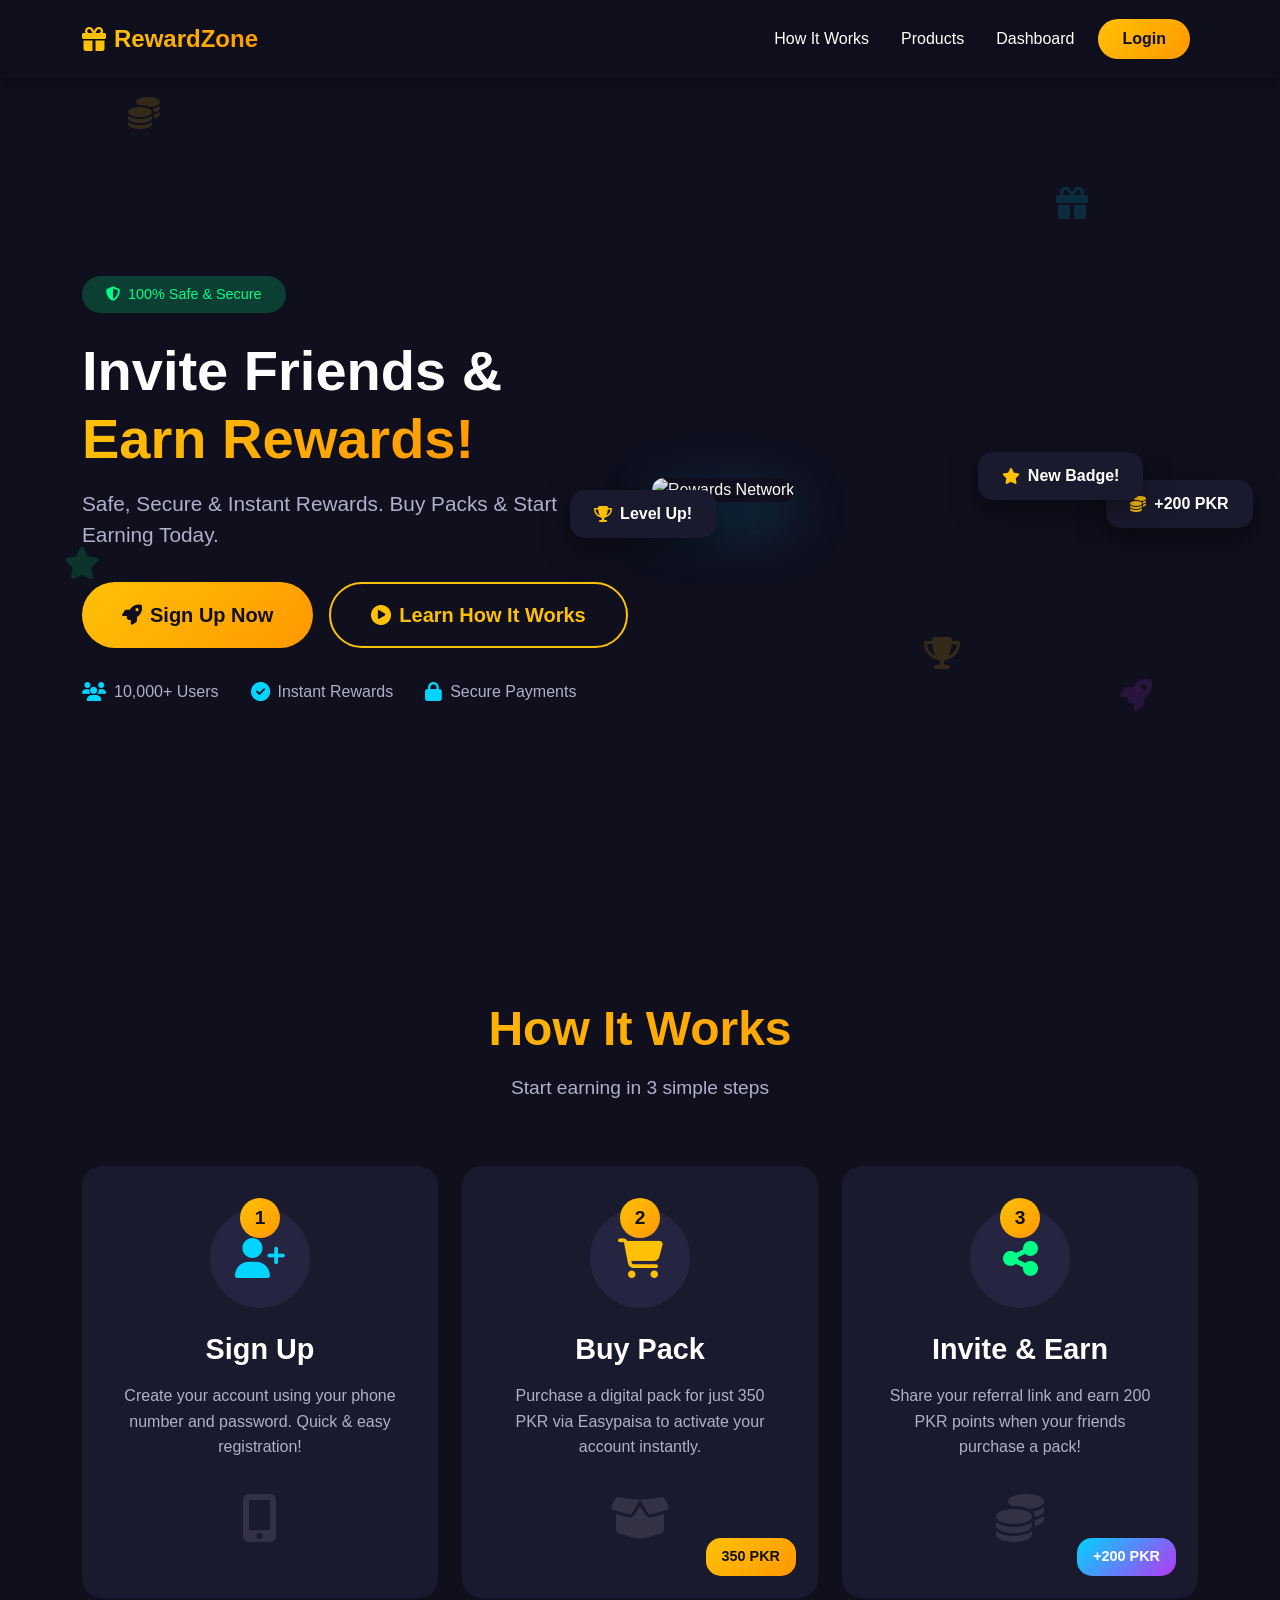
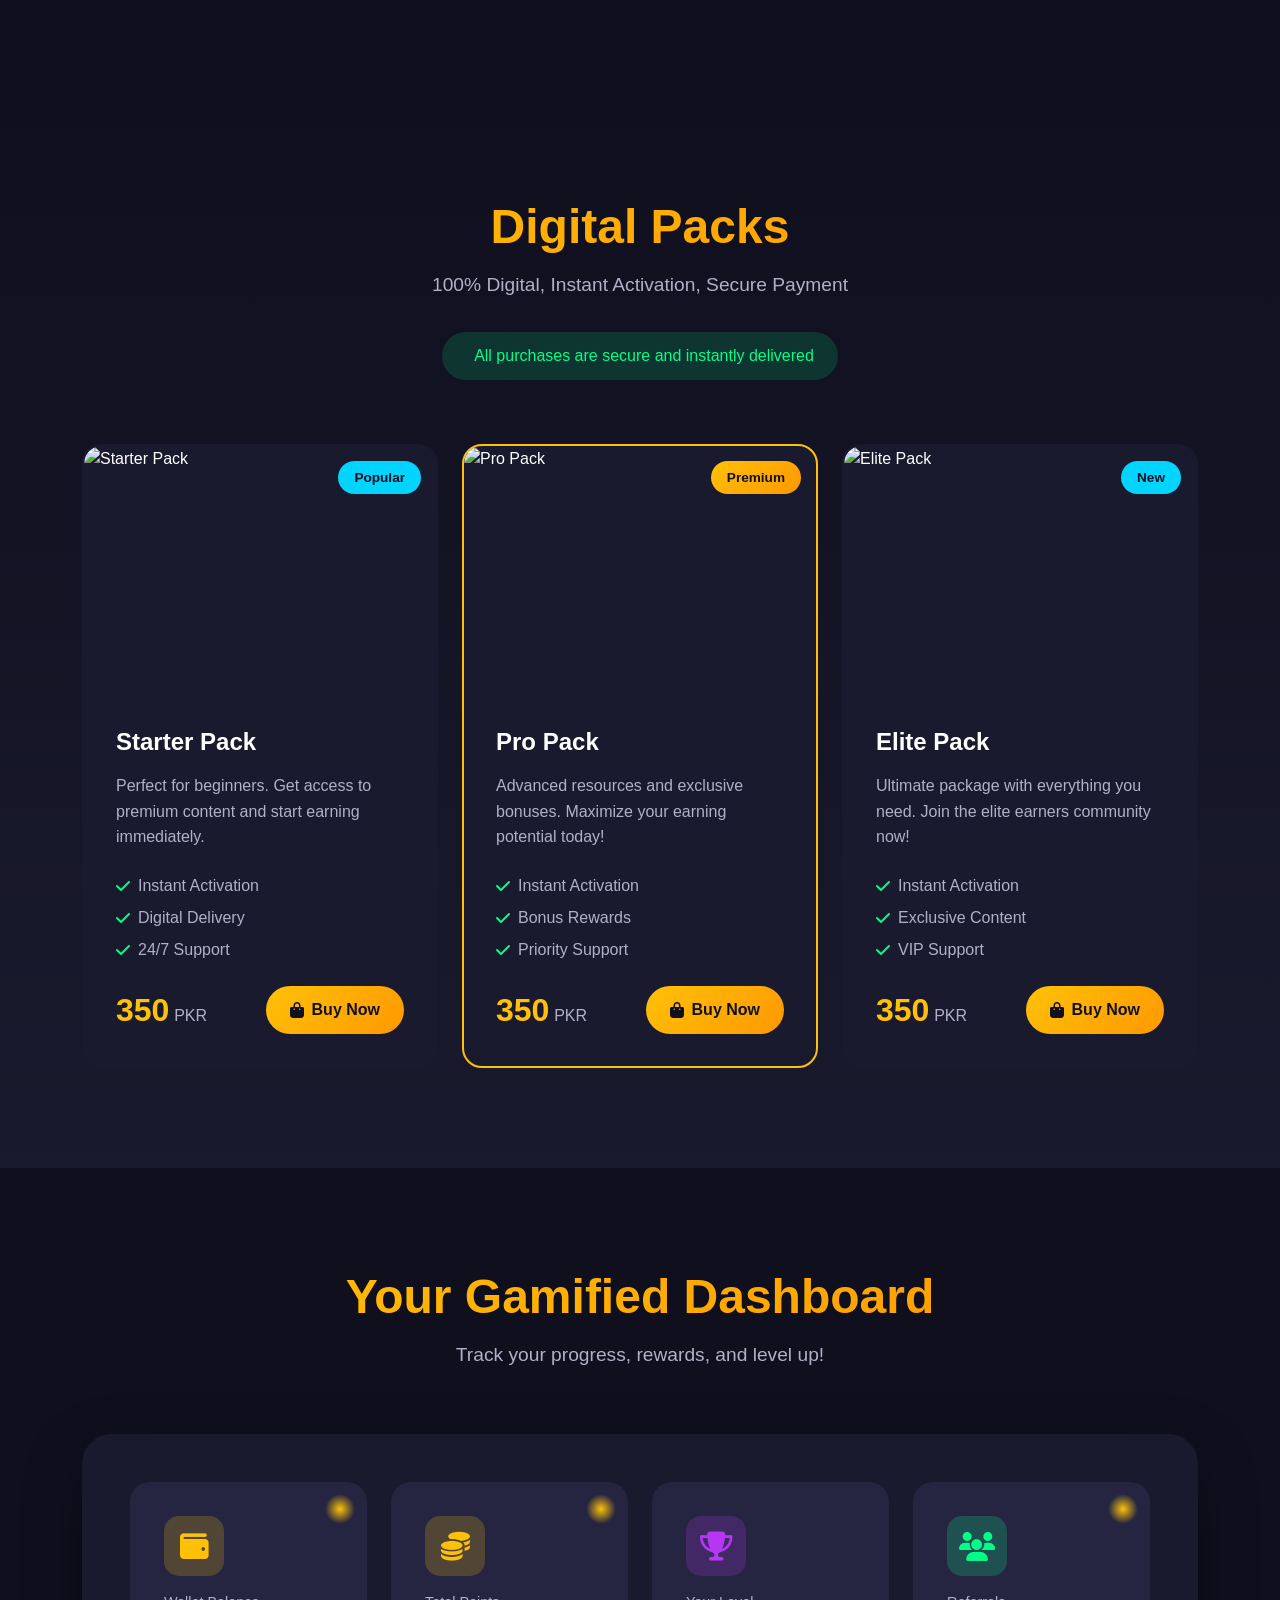
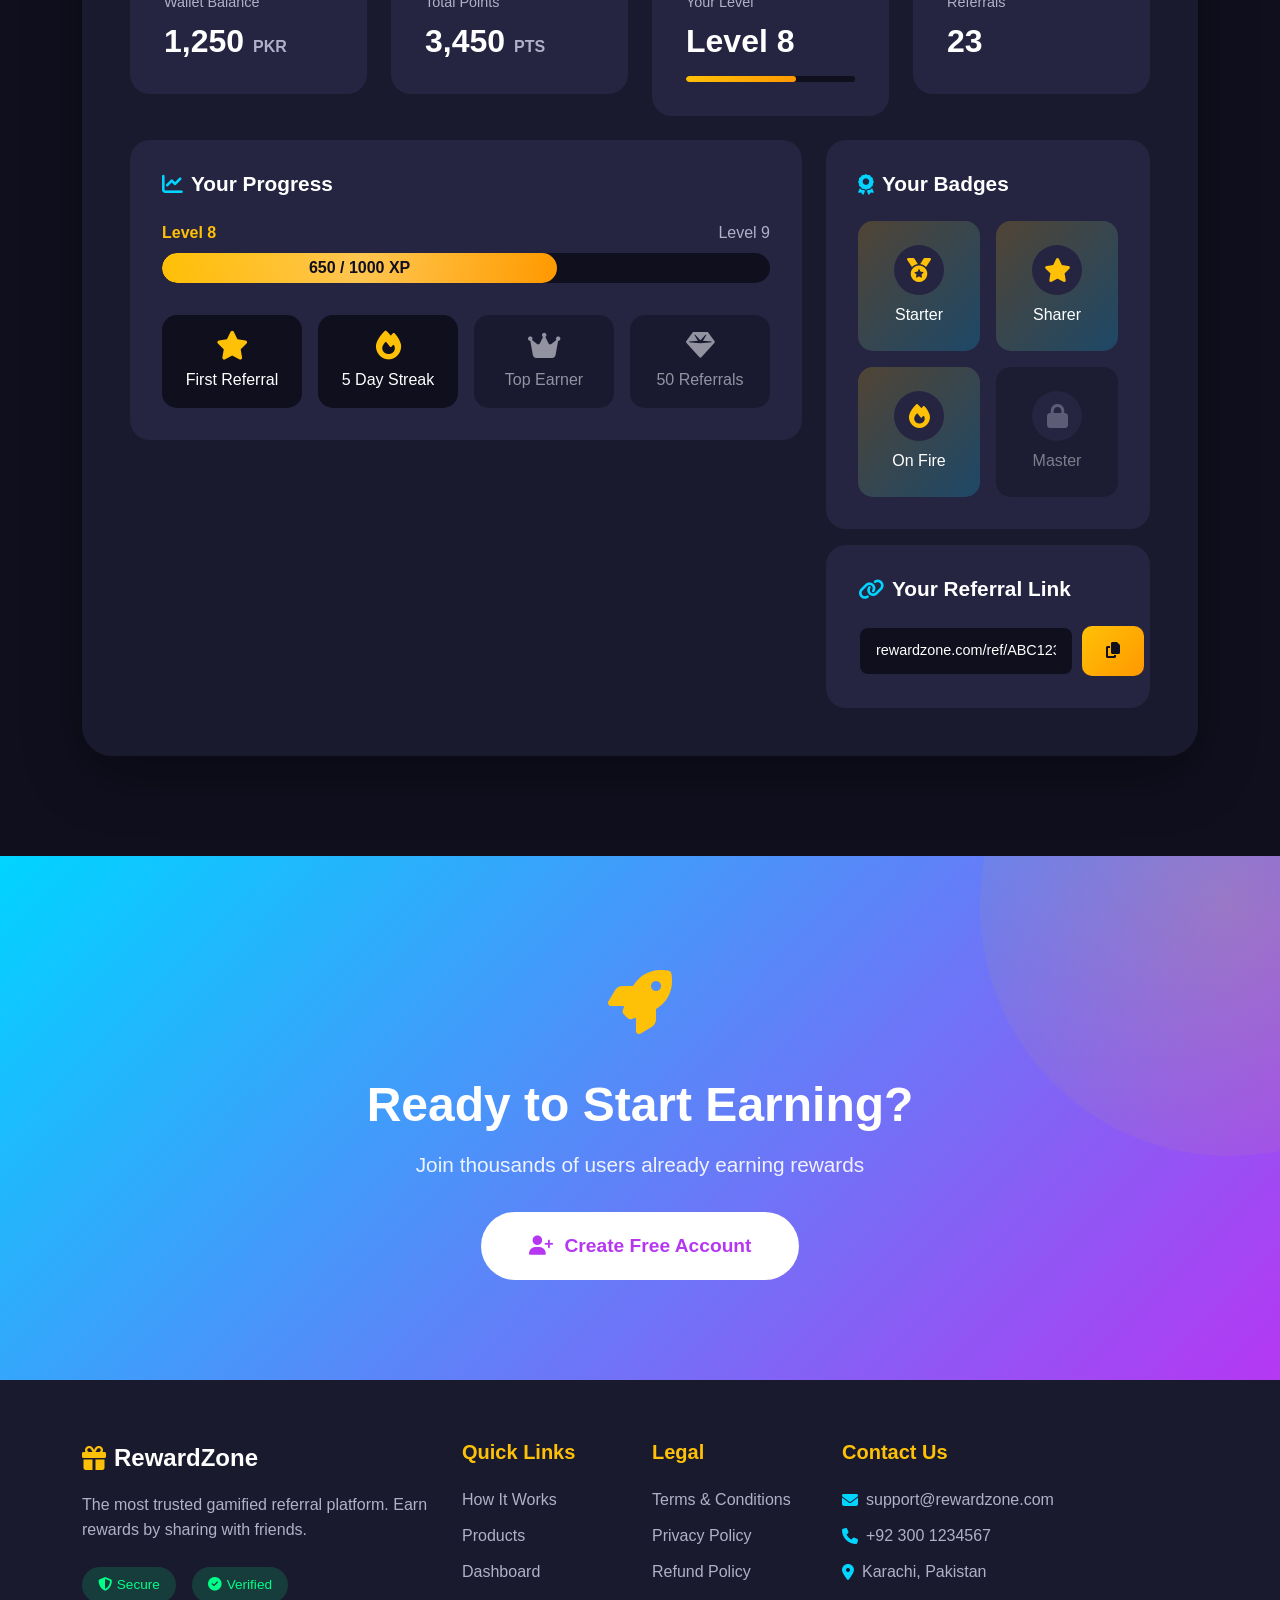
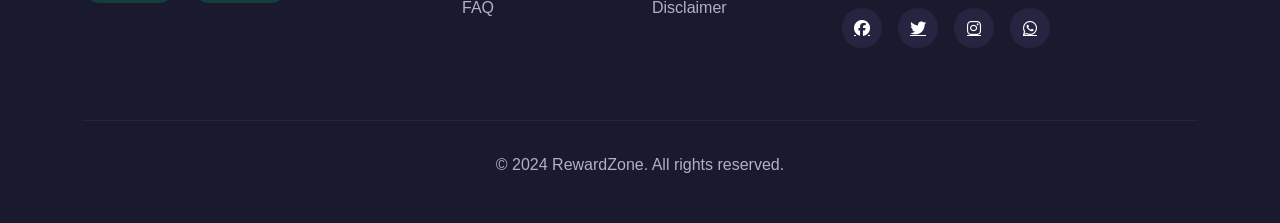
==== index.html @ b8077ca5 "front page almost done" ====
<!DOCTYPE html>
<html lang="en">
<head>
    <meta charset="UTF-8">
    <meta name="viewport" content="width=device-width, initial-scale=1.0">
    <title>Invite Friends & Earn Rewards - Gamified Referral Platform</title>
    <link href="https://cdn.jsdelivr.net/npm/bootstrap@5.3.0/dist/css/bootstrap.min.css" rel="stylesheet">
    <link rel="stylesheet" href="https://cdnjs.cloudflare.com/ajax/libs/font-awesome/6.4.0/css/all.min.css">
    <link rel="stylesheet" href="styles.css">
</head>
<body>
    <nav class="navbar navbar-expand-lg navbar-dark fixed-top">
        <div class="container">
            <a class="navbar-brand" href="#">
                <i class="fas fa-gift brand-icon"></i>
                <span class="brand-text">RewardZone</span>
            </a>
            <button class="navbar-toggler" type="button" data-bs-toggle="collapse" data-bs-target="#navbarNav">
                <span class="navbar-toggler-icon"></span>
            </button>
            <div class="collapse navbar-collapse" id="navbarNav">
                <ul class="navbar-nav ms-auto">
                    <li class="nav-item"><a class="nav-link" href="#how-it-works">How It Works</a></li>
                    <li class="nav-item"><a class="nav-link" href="#products">Products</a></li>
                    <li class="nav-item"><a class="nav-link" href="#dashboard">Dashboard</a></li>
                    <li class="nav-item"><a class="nav-link btn-login" href="#login">Login</a></li>
                </ul>
            </div>
        </div>
    </nav>

    <section class="hero-section">
        <div class="floating-elements">
            <div class="floating-icon coin"><i class="fas fa-coins"></i></div>
            <div class="floating-icon gift"><i class="fas fa-gift"></i></div>
            <div class="floating-icon star"><i class="fas fa-star"></i></div>
            <div class="floating-icon rocket"><i class="fas fa-rocket"></i></div>
            <div class="floating-icon trophy"><i class="fas fa-trophy"></i></div>
        </div>

        <div class="container">
            <div class="row align-items-center">
                <div class="col-lg-6 hero-content">
                    <div class="badge-pill">
                        <i class="fas fa-shield-alt"></i> 100% Safe & Secure
                    </div>
                    <h1 class="hero-title">
                        Invite Friends & <span class="gradient-text">Earn Rewards!</span>
                    </h1>
                    <p class="hero-subtitle">
                        Safe, Secure & Instant Rewards. Buy Packs & Start Earning Today.
                    </p>
                    <div class="hero-cta">
                        <a href="#signup" class="btn btn-primary-custom btn-lg pulse-button">
                            <i class="fas fa-rocket"></i> Sign Up Now
                        </a>
                        <a href="#how-it-works" class="btn btn-outline-custom btn-lg">
                            <i class="fas fa-play-circle"></i> Learn How It Works
                        </a>
                    </div>
                    <div class="trust-badges">
                        <div class="trust-item">
                            <i class="fas fa-users"></i>
                            <span>10,000+ Users</span>
                        </div>
                        <div class="trust-item">
                            <i class="fas fa-check-circle"></i>
                            <span>Instant Rewards</span>
                        </div>
                        <div class="trust-item">
                            <i class="fas fa-lock"></i>
                            <span>Secure Payments</span>
                        </div>
                    </div>
                </div>
                <div class="col-lg-6 hero-illustration">
                    <div class="illustration-container">
                        <img src="https://images.pexels.com/photos/3483098/pexels-photo-3483098.jpeg?auto=compress&cs=tinysrgb&w=800" alt="Rewards Network" class="img-fluid hero-img">
                        <div class="floating-reward reward-1">
                            <i class="fas fa-coins"></i> +200 PKR
                        </div>
                        <div class="floating-reward reward-2">
                            <i class="fas fa-trophy"></i> Level Up!
                        </div>
                        <div class="floating-reward reward-3">
                            <i class="fas fa-star"></i> New Badge!
                        </div>
                    </div>
                </div>
            </div>
        </div>
    </section>

    <section id="how-it-works" class="how-it-works-section">
        <div class="container">
            <div class="section-header">
                <h2 class="section-title">How It Works</h2>
                <p class="section-subtitle">Start earning in 3 simple steps</p>
            </div>

            <div class="row g-4">
                <div class="col-md-4">
                    <div class="step-card" data-step="1">
                        <div class="step-icon-wrapper">
                            <div class="step-number">1</div>
                            <div class="step-icon">
                                <i class="fas fa-user-plus"></i>
                            </div>
                        </div>
                        <h3 class="step-title">Sign Up</h3>
                        <p class="step-description">
                            Create your account using your phone number and password. Quick & easy registration!
                        </p>
                        <div class="step-illustration">
                            <i class="fas fa-mobile-alt"></i>
                        </div>
                    </div>
                </div>

                <div class="col-md-4">
                    <div class="step-card" data-step="2">
                        <div class="step-icon-wrapper">
                            <div class="step-number">2</div>
                            <div class="step-icon">
                                <i class="fas fa-shopping-cart"></i>
                            </div>
                        </div>
                        <h3 class="step-title">Buy Pack</h3>
                        <p class="step-description">
                            Purchase a digital pack for just 350 PKR via Easypaisa to activate your account instantly.
                        </p>
                        <div class="step-illustration">
                            <i class="fas fa-box-open"></i>
                        </div>
                        <div class="price-badge">350 PKR</div>
                    </div>
                </div>

                <div class="col-md-4">
                    <div class="step-card" data-step="3">
                        <div class="step-icon-wrapper">
                            <div class="step-number">3</div>
                            <div class="step-icon">
                                <i class="fas fa-share-alt"></i>
                            </div>
                        </div>
                        <h3 class="step-title">Invite & Earn</h3>
                        <p class="step-description">
                            Share your referral link and earn 200 PKR points when your friends purchase a pack!
                        </p>
                        <div class="step-illustration">
                            <i class="fas fa-coins"></i>
                        </div>
                        <div class="earn-badge">+200 PKR</div>
                    </div>
                </div>
            </div>

            <div class="connection-line"></div>
        </div>
    </section>

    <section id="products" class="products-section">
        <div class="container">
            <div class="section-header">
                <h2 class="section-title">Digital Packs</h2>
                <p class="section-subtitle">100% Digital, Instant Activation, Secure Payment</p>
                <div class="trust-message">
                    <i class="fas fa-shield-check"></i>
                    <span>All purchases are secure and instantly delivered</span>
                </div>
            </div>

            <div class="row g-4">
                <div class="col-lg-4 col-md-6">
                    <div class="product-card">
                        <div class="product-badge">Popular</div>
                        <div class="product-image">
                            <img src="https://images.pexels.com/photos/1181671/pexels-photo-1181671.jpeg?auto=compress&cs=tinysrgb&w=600" alt="Starter Pack">
                            <div class="product-overlay">
                                <i class="fas fa-star"></i>
                            </div>
                        </div>
                        <div class="product-content">
                            <h3 class="product-title">Starter Pack</h3>
                            <p class="product-description">Perfect for beginners. Get access to premium content and start earning immediately.</p>
                            <div class="product-features">
                                <div class="feature-item"><i class="fas fa-check"></i> Instant Activation</div>
                                <div class="feature-item"><i class="fas fa-check"></i> Digital Delivery</div>
                                <div class="feature-item"><i class="fas fa-check"></i> 24/7 Support</div>
                            </div>
                            <div class="product-footer">
                                <div class="product-price">
                                    <span class="price-amount">350</span>
                                    <span class="price-currency">PKR</span>
                                </div>
                                <button class="btn btn-buy">
                                    <i class="fas fa-shopping-bag"></i> Buy Now
                                </button>
                            </div>
                        </div>
                    </div>
                </div>

                <div class="col-lg-4 col-md-6">
                    <div class="product-card featured">
                        <div class="product-badge premium">Premium</div>
                        <div class="product-image">
                            <img src="https://images.pexels.com/photos/1181244/pexels-photo-1181244.jpeg?auto=compress&cs=tinysrgb&w=600" alt="Pro Pack">
                            <div class="product-overlay">
                                <i class="fas fa-crown"></i>
                            </div>
                        </div>
                        <div class="product-content">
                            <h3 class="product-title">Pro Pack</h3>
                            <p class="product-description">Advanced resources and exclusive bonuses. Maximize your earning potential today!</p>
                            <div class="product-features">
                                <div class="feature-item"><i class="fas fa-check"></i> Instant Activation</div>
                                <div class="feature-item"><i class="fas fa-check"></i> Bonus Rewards</div>
                                <div class="feature-item"><i class="fas fa-check"></i> Priority Support</div>
                            </div>
                            <div class="product-footer">
                                <div class="product-price">
                                    <span class="price-amount">350</span>
                                    <span class="price-currency">PKR</span>
                                </div>
                                <button class="btn btn-buy">
                                    <i class="fas fa-shopping-bag"></i> Buy Now
                                </button>
                            </div>
                        </div>
                    </div>
                </div>

                <div class="col-lg-4 col-md-6">
                    <div class="product-card">
                        <div class="product-badge">New</div>
                        <div class="product-image">
                            <img src="https://images.pexels.com/photos/1181467/pexels-photo-1181467.jpeg?auto=compress&cs=tinysrgb&w=600" alt="Elite Pack">
                            <div class="product-overlay">
                                <i class="fas fa-gem"></i>
                            </div>
                        </div>
                        <div class="product-content">
                            <h3 class="product-title">Elite Pack</h3>
                            <p class="product-description">Ultimate package with everything you need. Join the elite earners community now!</p>
                            <div class="product-features">
                                <div class="feature-item"><i class="fas fa-check"></i> Instant Activation</div>
                                <div class="feature-item"><i class="fas fa-check"></i> Exclusive Content</div>
                                <div class="feature-item"><i class="fas fa-check"></i> VIP Support</div>
                            </div>
                            <div class="product-footer">
                                <div class="product-price">
                                    <span class="price-amount">350</span>
                                    <span class="price-currency">PKR</span>
                                </div>
                                <button class="btn btn-buy">
                                    <i class="fas fa-shopping-bag"></i> Buy Now
                                </button>
                            </div>
                        </div>
                    </div>
                </div>
            </div>
        </div>
    </section>

    <section id="dashboard" class="dashboard-preview-section">
        <div class="container">
            <div class="section-header">
                <h2 class="section-title">Your Gamified Dashboard</h2>
                <p class="section-subtitle">Track your progress, rewards, and level up!</p>
            </div>

            <div class="dashboard-container">
                <div class="row g-4">
                    <div class="col-lg-3 col-md-6">
                        <div class="dashboard-card wallet-card">
                            <div class="card-icon">
                                <i class="fas fa-wallet"></i>
                            </div>
                            <div class="card-content">
                                <p class="card-label">Wallet Balance</p>
                                <h3 class="card-value">1,250 <span class="currency">PKR</span></h3>
                            </div>
                            <div class="card-sparkle"></div>
                        </div>
                    </div>

                    <div class="col-lg-3 col-md-6">
                        <div class="dashboard-card points-card">
                            <div class="card-icon">
                                <i class="fas fa-coins"></i>
                            </div>
                            <div class="card-content">
                                <p class="card-label">Total Points</p>
                                <h3 class="card-value">3,450 <span class="currency">PTS</span></h3>
                            </div>
                            <div class="card-sparkle"></div>
                        </div>
                    </div>

                    <div class="col-lg-3 col-md-6">
                        <div class="dashboard-card level-card">
                            <div class="card-icon">
                                <i class="fas fa-trophy"></i>
                            </div>
                            <div class="card-content">
                                <p class="card-label">Your Level</p>
                                <h3 class="card-value">Level 8</h3>
                            </div>
                            <div class="progress-bar-mini">
                                <div class="progress-fill" style="width: 65%"></div>
                            </div>
                        </div>
                    </div>

                    <div class="col-lg-3 col-md-6">
                        <div class="dashboard-card referrals-card">
                            <div class="card-icon">
                                <i class="fas fa-users"></i>
                            </div>
                            <div class="card-content">
                                <p class="card-label">Referrals</p>
                                <h3 class="card-value">23</h3>
                            </div>
                            <div class="card-sparkle"></div>
                        </div>
                    </div>
                </div>

                <div class="row mt-4">
                    <div class="col-lg-8">
                        <div class="dashboard-panel progress-panel">
                            <h4 class="panel-title">
                                <i class="fas fa-chart-line"></i> Your Progress
                            </h4>
                            <div class="level-progress">
                                <div class="level-info">
                                    <span class="current-level">Level 8</span>
                                    <span class="next-level">Level 9</span>
                                </div>
                                <div class="progress-bar-custom">
                                    <div class="progress-fill-custom" style="width: 65%">
                                        <span class="progress-text">650 / 1000 XP</span>
                                    </div>
                                </div>
                            </div>
                            <div class="achievements">
                                <div class="achievement-item unlocked">
                                    <i class="fas fa-star"></i>
                                    <span>First Referral</span>
                                </div>
                                <div class="achievement-item unlocked">
                                    <i class="fas fa-fire"></i>
                                    <span>5 Day Streak</span>
                                </div>
                                <div class="achievement-item">
                                    <i class="fas fa-crown"></i>
                                    <span>Top Earner</span>
                                </div>
                                <div class="achievement-item">
                                    <i class="fas fa-gem"></i>
                                    <span>50 Referrals</span>
                                </div>
                            </div>
                        </div>
                    </div>

                    <div class="col-lg-4">
                        <div class="dashboard-panel badges-panel">
                            <h4 class="panel-title">
                                <i class="fas fa-award"></i> Your Badges
                            </h4>
                            <div class="badges-grid">
                                <div class="badge-item earned">
                                    <div class="badge-icon">
                                        <i class="fas fa-medal"></i>
                                    </div>
                                    <span>Starter</span>
                                </div>
                                <div class="badge-item earned">
                                    <div class="badge-icon">
                                        <i class="fas fa-star"></i>
                                    </div>
                                    <span>Sharer</span>
                                </div>
                                <div class="badge-item earned">
                                    <div class="badge-icon">
                                        <i class="fas fa-fire"></i>
                                    </div>
                                    <span>On Fire</span>
                                </div>
                                <div class="badge-item locked">
                                    <div class="badge-icon">
                                        <i class="fas fa-lock"></i>
                                    </div>
                                    <span>Master</span>
                                </div>
                            </div>
                        </div>

                        <div class="dashboard-panel referral-panel mt-3">
                            <h4 class="panel-title">
                                <i class="fas fa-link"></i> Your Referral Link
                            </h4>
                            <div class="referral-link-box">
                                <input type="text" class="referral-input" value="rewardzone.com/ref/ABC123" readonly>
                                <button class="btn-copy" onclick="copyReferralLink()">
                                    <i class="fas fa-copy"></i>
                                </button>
                            </div>
                        </div>
                    </div>
                </div>
            </div>
        </div>
    </section>

    <section class="cta-section">
        <div class="container">
            <div class="cta-content">
                <div class="cta-icon">
                    <i class="fas fa-rocket"></i>
                </div>
                <h2 class="cta-title">Ready to Start Earning?</h2>
                <p class="cta-subtitle">Join thousands of users already earning rewards</p>
                <a href="#signup" class="btn btn-cta-large pulse-button">
                    <i class="fas fa-user-plus"></i> Create Free Account
                </a>
            </div>
        </div>
    </section>

    <footer class="footer-section">
        <div class="container">
            <div class="row">
                <div class="col-lg-4 col-md-6 mb-4">
                    <div class="footer-brand">
                        <i class="fas fa-gift"></i>
                        <span>RewardZone</span>
                    </div>
                    <p class="footer-description">
                        The most trusted gamified referral platform. Earn rewards by sharing with friends.
                    </p>
                    <div class="security-badges">
                        <div class="security-badge">
                            <i class="fas fa-shield-alt"></i>
                            <span>Secure</span>
                        </div>
                        <div class="security-badge">
                            <i class="fas fa-check-circle"></i>
                            <span>Verified</span>
                        </div>
                    </div>
                </div>

                <div class="col-lg-2 col-md-6 mb-4">
                    <h5 class="footer-heading">Quick Links</h5>
                    <ul class="footer-links">
                        <li><a href="#how-it-works">How It Works</a></li>
                        <li><a href="#products">Products</a></li>
                        <li><a href="#dashboard">Dashboard</a></li>
                        <li><a href="#faq">FAQ</a></li>
                    </ul>
                </div>

                <div class="col-lg-2 col-md-6 mb-4">
                    <h5 class="footer-heading">Legal</h5>
                    <ul class="footer-links">
                        <li><a href="#terms">Terms & Conditions</a></li>
                        <li><a href="#privacy">Privacy Policy</a></li>
                        <li><a href="#refund">Refund Policy</a></li>
                        <li><a href="#disclaimer">Disclaimer</a></li>
                    </ul>
                </div>

                <div class="col-lg-4 col-md-6 mb-4">
                    <h5 class="footer-heading">Contact Us</h5>
                    <ul class="footer-contact">
                        <li><i class="fas fa-envelope"></i> support@rewardzone.com</li>
                        <li><i class="fas fa-phone"></i> +92 300 1234567</li>
                        <li><i class="fas fa-map-marker-alt"></i> Karachi, Pakistan</li>
                    </ul>
                    <div class="social-links">
                        <a href="#"><i class="fab fa-facebook"></i></a>
                        <a href="#"><i class="fab fa-twitter"></i></a>
                        <a href="#"><i class="fab fa-instagram"></i></a>
                        <a href="#"><i class="fab fa-whatsapp"></i></a>
                    </div>
                </div>
            </div>

            <div class="footer-bottom">
                <p>&copy; 2024 RewardZone. All rights reserved.</p>
            </div>
        </div>
    </footer>

    <div id="notification-container"></div>

    <script src="https://cdn.jsdelivr.net/npm/bootstrap@5.3.0/dist/js/bootstrap.bundle.min.js"></script>
    <script src="script.js"></script>
</body>
</html>
---- styles.css ----
* {
    margin: 0;
    padding: 0;
    box-sizing: border-box;
}

:root {
    --primary-yellow: #ffc107;
    --neon-blue: #00d4ff;
    --neon-purple: #b537f2;
    --dark-bg: #0f0f1e;
    --dark-card: #1a1a2e;
    --dark-lighter: #252541;
    --text-light: #ffffff;
    --text-gray: #b0b0c8;
    --success-green: #00ff88;
    --gradient-primary: linear-gradient(135deg, var(--primary-yellow), #ff9800);
    --gradient-neon: linear-gradient(135deg, var(--neon-blue), var(--neon-purple));
}

body {
    font-family: 'Segoe UI', Tahoma, Geneva, Verdana, sans-serif;
    background-color: var(--dark-bg);
    color: var(--text-light);
    overflow-x: hidden;
}

.navbar {
    background: rgba(15, 15, 30, 0.95);
    backdrop-filter: blur(10px);
    padding: 1rem 0;
    box-shadow: 0 4px 20px rgba(0, 0, 0, 0.3);
}

.navbar-brand {
    display: flex;
    align-items: center;
    gap: 0.5rem;
    font-size: 1.5rem;
    font-weight: bold;
}

.brand-icon {
    color: var(--primary-yellow);
    animation: rotate-icon 3s ease-in-out infinite;
}

@keyframes rotate-icon {
    0%, 100% { transform: rotate(0deg); }
    50% { transform: rotate(15deg); }
}

.brand-text {
    background: var(--gradient-primary);
    -webkit-background-clip: text;
    -webkit-text-fill-color: transparent;
    background-clip: text;
}

.nav-link {
    color: var(--text-light) !important;
    margin: 0 0.5rem;
    transition: color 0.3s;
}

.nav-link:hover {
    color: var(--primary-yellow) !important;
}

.btn-login {
    background: var(--gradient-primary);
    padding: 0.5rem 1.5rem !important;
    border-radius: 25px;
    color: var(--dark-bg) !important;
    font-weight: 600;
}

.hero-section {
    min-height: 100vh;
    display: flex;
    align-items: center;
    position: relative;
    overflow: hidden;
    padding-top: 80px;
}

.floating-elements {
    position: absolute;
    width: 100%;
    height: 100%;
    top: 0;
    left: 0;
    pointer-events: none;
}

.floating-icon {
    position: absolute;
    font-size: 2rem;
    opacity: 0.15;
    animation: float 6s ease-in-out infinite;
}

.floating-icon.coin {
    top: 10%;
    left: 10%;
    color: var(--primary-yellow);
    animation-delay: 0s;
}

.floating-icon.gift {
    top: 20%;
    right: 15%;
    color: var(--neon-blue);
    animation-delay: 1s;
}

.floating-icon.star {
    top: 60%;
    left: 5%;
    color: var(--success-green);
    animation-delay: 2s;
}

.floating-icon.rocket {
    bottom: 20%;
    right: 10%;
    color: var(--neon-purple);
    animation-delay: 1.5s;
}

.floating-icon.trophy {
    top: 70%;
    right: 25%;
    color: var(--primary-yellow);
    animation-delay: 0.5s;
}

@keyframes float {
    0%, 100% { transform: translateY(0px) rotate(0deg); }
    50% { transform: translateY(-30px) rotate(10deg); }
}

.hero-content {
    z-index: 2;
}

.badge-pill {
    display: inline-flex;
    align-items: center;
    gap: 0.5rem;
    background: rgba(0, 255, 136, 0.2);
    color: var(--success-green);
    padding: 0.5rem 1.5rem;
    border-radius: 50px;
    font-size: 0.9rem;
    margin-bottom: 1.5rem;
    animation: pulse-glow 2s ease-in-out infinite;
}

@keyframes pulse-glow {
    0%, 100% { box-shadow: 0 0 10px rgba(0, 255, 136, 0.3); }
    50% { box-shadow: 0 0 25px rgba(0, 255, 136, 0.6); }
}

.hero-title {
    font-size: 3.5rem;
    font-weight: 800;
    line-height: 1.2;
    margin-bottom: 1rem;
}

.gradient-text {
    background: var(--gradient-primary);
    -webkit-background-clip: text;
    -webkit-text-fill-color: transparent;
    background-clip: text;
}

.hero-subtitle {
    font-size: 1.3rem;
    color: var(--text-gray);
    margin-bottom: 2rem;
}

.hero-cta {
    display: flex;
    gap: 1rem;
    margin-bottom: 2rem;
    flex-wrap: wrap;
}

.btn-primary-custom {
    background: var(--gradient-primary);
    border: none;
    color: var(--dark-bg);
    padding: 1rem 2.5rem;
    font-weight: 600;
    border-radius: 50px;
    display: inline-flex;
    align-items: center;
    gap: 0.5rem;
    transition: transform 0.3s, box-shadow 0.3s;
}

.btn-primary-custom:hover {
    transform: translateY(-3px);
    box-shadow: 0 10px 30px rgba(255, 193, 7, 0.4);
}

.pulse-button {
    animation: pulse-scale 2s ease-in-out infinite;
}

@keyframes pulse-scale {
    0%, 100% { transform: scale(1); }
    50% { transform: scale(1.05); }
}

.btn-outline-custom {
    background: transparent;
    border: 2px solid var(--primary-yellow);
    color: var(--primary-yellow);
    padding: 1rem 2.5rem;
    font-weight: 600;
    border-radius: 50px;
    display: inline-flex;
    align-items: center;
    gap: 0.5rem;
    transition: all 0.3s;
}

.btn-outline-custom:hover {
    background: var(--primary-yellow);
    color: var(--dark-bg);
    transform: translateY(-3px);
}

.trust-badges {
    display: flex;
    gap: 2rem;
    flex-wrap: wrap;
}

.trust-item {
    display: flex;
    align-items: center;
    gap: 0.5rem;
    color: var(--text-gray);
}

.trust-item i {
    color: var(--neon-blue);
    font-size: 1.2rem;
}

.illustration-container {
    position: relative;
}

.hero-img {
    border-radius: 20px;
    box-shadow: 0 20px 60px rgba(0, 212, 255, 0.3);
    animation: float-image 4s ease-in-out infinite;
}

@keyframes float-image {
    0%, 100% { transform: translateY(0px); }
    50% { transform: translateY(-20px); }
}

.floating-reward {
    position: absolute;
    background: var(--dark-card);
    padding: 0.75rem 1.5rem;
    border-radius: 15px;
    box-shadow: 0 10px 30px rgba(0, 0, 0, 0.4);
    display: flex;
    align-items: center;
    gap: 0.5rem;
    font-weight: 600;
    animation: float-reward 3s ease-in-out infinite;
}

.floating-reward i {
    color: var(--primary-yellow);
}

.reward-1 {
    top: 10%;
    right: -10%;
    animation-delay: 0s;
}

.reward-2 {
    top: 50%;
    left: -15%;
    animation-delay: 1s;
}

.reward-3 {
    bottom: 10%;
    right: 10%;
    animation-delay: 2s;
}

@keyframes float-reward {
    0%, 100% { transform: translateY(0px) scale(1); }
    50% { transform: translateY(-15px) scale(1.05); }
}

.how-it-works-section {
    padding: 100px 0;
    position: relative;
}

.section-header {
    text-align: center;
    margin-bottom: 4rem;
}

.section-title {
    font-size: 3rem;
    font-weight: 800;
    margin-bottom: 1rem;
    background: var(--gradient-primary);
    -webkit-background-clip: text;
    -webkit-text-fill-color: transparent;
    background-clip: text;
}

.section-subtitle {
    font-size: 1.2rem;
    color: var(--text-gray);
}

.step-card {
    background: var(--dark-card);
    border-radius: 20px;
    padding: 2.5rem;
    text-align: center;
    transition: all 0.3s;
    position: relative;
    overflow: hidden;
    border: 2px solid transparent;
}

.step-card::before {
    content: '';
    position: absolute;
    top: 0;
    left: 0;
    width: 100%;
    height: 100%;
    background: var(--gradient-neon);
    opacity: 0;
    transition: opacity 0.3s;
}

.step-card:hover {
    transform: translateY(-10px);
    border-color: var(--neon-blue);
}

.step-card:hover::before {
    opacity: 0.1;
}

.step-icon-wrapper {
    position: relative;
    margin-bottom: 1.5rem;
}

.step-number {
    position: absolute;
    top: -10px;
    right: 50%;
    transform: translateX(50%);
    width: 40px;
    height: 40px;
    background: var(--gradient-primary);
    border-radius: 50%;
    display: flex;
    align-items: center;
    justify-content: center;
    color: var(--dark-bg);
    font-weight: 700;
    font-size: 1.2rem;
    z-index: 2;
}

.step-icon {
    width: 100px;
    height: 100px;
    background: var(--dark-lighter);
    border-radius: 50%;
    display: flex;
    align-items: center;
    justify-content: center;
    margin: 0 auto;
    position: relative;
}

.step-icon i {
    font-size: 2.5rem;
    color: var(--neon-blue);
}

.step-card[data-step="1"] .step-icon i { color: var(--neon-blue); }
.step-card[data-step="2"] .step-icon i { color: var(--primary-yellow); }
.step-card[data-step="3"] .step-icon i { color: var(--success-green); }

.step-title {
    font-size: 1.8rem;
    font-weight: 700;
    margin-bottom: 1rem;
}

.step-description {
    color: var(--text-gray);
    line-height: 1.6;
    margin-bottom: 1.5rem;
}

.step-illustration {
    font-size: 3rem;
    opacity: 0.1;
    margin-top: 1rem;
}

.price-badge, .earn-badge {
    position: absolute;
    bottom: 20px;
    right: 20px;
    background: var(--gradient-primary);
    color: var(--dark-bg);
    padding: 0.5rem 1rem;
    border-radius: 15px;
    font-weight: 700;
    font-size: 0.9rem;
    animation: bounce-badge 2s ease-in-out infinite;
}

.earn-badge {
    background: var(--gradient-neon);
    color: var(--text-light);
}

@keyframes bounce-badge {
    0%, 100% { transform: translateY(0px); }
    50% { transform: translateY(-5px); }
}

.products-section {
    padding: 100px 0;
    background: linear-gradient(180deg, var(--dark-bg) 0%, var(--dark-card) 100%);
}

.trust-message {
    display: inline-flex;
    align-items: center;
    gap: 0.5rem;
    background: rgba(0, 255, 136, 0.15);
    padding: 0.75rem 1.5rem;
    border-radius: 50px;
    color: var(--success-green);
    margin-top: 1rem;
}

.product-card {
    background: var(--dark-card);
    border-radius: 20px;
    overflow: hidden;
    transition: all 0.3s;
    position: relative;
    border: 2px solid transparent;
}

.product-card:hover {
    transform: translateY(-10px);
    box-shadow: 0 20px 60px rgba(0, 212, 255, 0.3);
    border-color: var(--neon-blue);
}

.product-card.featured {
    border-color: var(--primary-yellow);
}

.product-card.featured:hover {
    box-shadow: 0 20px 60px rgba(255, 193, 7, 0.4);
}

.product-badge {
    position: absolute;
    top: 15px;
    right: 15px;
    background: var(--neon-blue);
    color: var(--dark-bg);
    padding: 0.4rem 1rem;
    border-radius: 20px;
    font-weight: 600;
    font-size: 0.85rem;
    z-index: 2;
}

.product-badge.premium {
    background: var(--gradient-primary);
}

.product-image {
    position: relative;
    overflow: hidden;
    height: 250px;
}

.product-image img {
    width: 100%;
    height: 100%;
    object-fit: cover;
    transition: transform 0.3s;
}

.product-card:hover .product-image img {
    transform: scale(1.1);
}

.product-overlay {
    position: absolute;
    top: 0;
    left: 0;
    width: 100%;
    height: 100%;
    background: rgba(0, 0, 0, 0.5);
    display: flex;
    align-items: center;
    justify-content: center;
    opacity: 0;
    transition: opacity 0.3s;
}

.product-card:hover .product-overlay {
    opacity: 1;
}

.product-overlay i {
    font-size: 3rem;
    color: var(--primary-yellow);
    animation: rotate-icon 2s ease-in-out infinite;
}

.product-content {
    padding: 2rem;
}

.product-title {
    font-size: 1.5rem;
    font-weight: 700;
    margin-bottom: 1rem;
}

.product-description {
    color: var(--text-gray);
    line-height: 1.6;
    margin-bottom: 1.5rem;
}

.product-features {
    margin-bottom: 1.5rem;
}

.feature-item {
    display: flex;
    align-items: center;
    gap: 0.5rem;
    color: var(--text-gray);
    margin-bottom: 0.5rem;
}

.feature-item i {
    color: var(--success-green);
}

.product-footer {
    display: flex;
    justify-content: space-between;
    align-items: center;
}

.product-price {
    display: flex;
    align-items: baseline;
    gap: 0.3rem;
}

.price-amount {
    font-size: 2rem;
    font-weight: 800;
    color: var(--primary-yellow);
}

.price-currency {
    font-size: 1rem;
    color: var(--text-gray);
}

.btn-buy {
    background: var(--gradient-primary);
    border: none;
    color: var(--dark-bg);
    padding: 0.75rem 1.5rem;
    border-radius: 25px;
    font-weight: 600;
    display: flex;
    align-items: center;
    gap: 0.5rem;
    transition: all 0.3s;
}

.btn-buy:hover {
    transform: scale(1.05);
    box-shadow: 0 5px 20px rgba(255, 193, 7, 0.5);
}

.dashboard-preview-section {
    padding: 100px 0;
}

.dashboard-container {
    background: var(--dark-card);
    border-radius: 30px;
    padding: 3rem;
    box-shadow: 0 20px 60px rgba(0, 0, 0, 0.3);
}

.dashboard-card {
    background: var(--dark-lighter);
    border-radius: 20px;
    padding: 2rem;
    position: relative;
    overflow: hidden;
    transition: all 0.3s;
    border: 2px solid transparent;
}

.dashboard-card:hover {
    transform: translateY(-5px);
    border-color: var(--neon-blue);
}

.card-icon {
    width: 60px;
    height: 60px;
    background: rgba(0, 212, 255, 0.2);
    border-radius: 15px;
    display: flex;
    align-items: center;
    justify-content: center;
    margin-bottom: 1rem;
}

.card-icon i {
    font-size: 1.8rem;
    color: var(--neon-blue);
}

.wallet-card .card-icon { background: rgba(255, 193, 7, 0.2); }
.wallet-card .card-icon i { color: var(--primary-yellow); }

.points-card .card-icon { background: rgba(255, 193, 7, 0.2); }
.points-card .card-icon i { color: var(--primary-yellow); }

.level-card .card-icon { background: rgba(181, 55, 242, 0.2); }
.level-card .card-icon i { color: var(--neon-purple); }

.referrals-card .card-icon { background: rgba(0, 255, 136, 0.2); }
.referrals-card .card-icon i { color: var(--success-green); }

.card-label {
    color: var(--text-gray);
    font-size: 0.9rem;
    margin-bottom: 0.5rem;
}

.card-value {
    font-size: 2rem;
    font-weight: 800;
    margin: 0;
}

.currency {
    font-size: 1rem;
    color: var(--text-gray);
}

.card-sparkle {
    position: absolute;
    top: 10px;
    right: 10px;
    width: 30px;
    height: 30px;
    background: radial-gradient(circle, var(--primary-yellow) 0%, transparent 70%);
    border-radius: 50%;
    animation: sparkle 2s ease-in-out infinite;
}

@keyframes sparkle {
    0%, 100% { opacity: 0.3; transform: scale(1); }
    50% { opacity: 1; transform: scale(1.2); }
}

.progress-bar-mini {
    margin-top: 1rem;
    height: 6px;
    background: var(--dark-bg);
    border-radius: 10px;
    overflow: hidden;
}

.progress-fill {
    height: 100%;
    background: var(--gradient-primary);
    border-radius: 10px;
    transition: width 1s ease;
}

.dashboard-panel {
    background: var(--dark-lighter);
    border-radius: 20px;
    padding: 2rem;
}

.panel-title {
    font-size: 1.3rem;
    font-weight: 700;
    margin-bottom: 1.5rem;
    display: flex;
    align-items: center;
    gap: 0.5rem;
}

.panel-title i {
    color: var(--neon-blue);
}

.level-progress {
    margin-bottom: 2rem;
}

.level-info {
    display: flex;
    justify-content: space-between;
    margin-bottom: 0.5rem;
}

.current-level {
    color: var(--primary-yellow);
    font-weight: 600;
}

.next-level {
    color: var(--text-gray);
}

.progress-bar-custom {
    height: 30px;
    background: var(--dark-bg);
    border-radius: 20px;
    overflow: hidden;
    position: relative;
}

.progress-fill-custom {
    height: 100%;
    background: var(--gradient-primary);
    border-radius: 20px;
    display: flex;
    align-items: center;
    justify-content: center;
    transition: width 1s ease;
    position: relative;
    overflow: hidden;
}

.progress-fill-custom::after {
    content: '';
    position: absolute;
    top: 0;
    left: 0;
    width: 100%;
    height: 100%;
    background: linear-gradient(90deg, transparent, rgba(255, 255, 255, 0.3), transparent);
    animation: shimmer 2s infinite;
}

@keyframes shimmer {
    0% { transform: translateX(-100%); }
    100% { transform: translateX(100%); }
}

.progress-text {
    font-weight: 600;
    color: var(--dark-bg);
    z-index: 1;
}

.achievements {
    display: grid;
    grid-template-columns: repeat(auto-fit, minmax(120px, 1fr));
    gap: 1rem;
}

.achievement-item {
    background: var(--dark-bg);
    padding: 1rem;
    border-radius: 15px;
    text-align: center;
    transition: all 0.3s;
    cursor: pointer;
    opacity: 0.5;
}

.achievement-item.unlocked {
    opacity: 1;
}

.achievement-item:hover {
    transform: scale(1.05);
}

.achievement-item i {
    font-size: 1.8rem;
    margin-bottom: 0.5rem;
    display: block;
}

.achievement-item.unlocked i {
    color: var(--primary-yellow);
}

.badges-panel {
    height: fit-content;
}

.badges-grid {
    display: grid;
    grid-template-columns: repeat(2, 1fr);
    gap: 1rem;
}

.badge-item {
    background: var(--dark-bg);
    padding: 1.5rem 1rem;
    border-radius: 15px;
    text-align: center;
    transition: all 0.3s;
    cursor: pointer;
}

.badge-item.earned {
    background: linear-gradient(135deg, rgba(255, 193, 7, 0.2), rgba(0, 212, 255, 0.2));
}

.badge-item.locked {
    opacity: 0.4;
}

.badge-item:hover {
    transform: scale(1.05);
}

.badge-icon {
    width: 50px;
    height: 50px;
    background: var(--dark-lighter);
    border-radius: 50%;
    display: flex;
    align-items: center;
    justify-content: center;
    margin: 0 auto 0.5rem;
}

.badge-item.earned .badge-icon i {
    color: var(--primary-yellow);
    font-size: 1.5rem;
}

.badge-item.locked .badge-icon i {
    color: var(--text-gray);
    font-size: 1.5rem;
}

.referral-panel {
    margin-top: 1rem;
}

.referral-link-box {
    display: flex;
    gap: 0.5rem;
}

.referral-input {
    flex: 1;
    background: var(--dark-bg);
    border: 2px solid var(--dark-lighter);
    color: var(--text-light);
    padding: 0.75rem 1rem;
    border-radius: 10px;
    font-size: 0.9rem;
}

.btn-copy {
    background: var(--gradient-primary);
    border: none;
    color: var(--dark-bg);
    padding: 0.75rem 1.5rem;
    border-radius: 10px;
    cursor: pointer;
    transition: all 0.3s;
}

.btn-copy:hover {
    transform: scale(1.05);
}

.cta-section {
    padding: 100px 0;
    background: linear-gradient(135deg, var(--neon-blue), var(--neon-purple));
    position: relative;
    overflow: hidden;
}

.cta-section::before {
    content: '';
    position: absolute;
    width: 500px;
    height: 500px;
    background: radial-gradient(circle, rgba(255, 193, 7, 0.2), transparent);
    top: -200px;
    right: -200px;
    border-radius: 50%;
    animation: pulse-glow 3s ease-in-out infinite;
}

.cta-content {
    text-align: center;
    position: relative;
    z-index: 2;
}

.cta-icon {
    font-size: 4rem;
    color: var(--primary-yellow);
    margin-bottom: 1.5rem;
    animation: float 3s ease-in-out infinite;
}

.cta-title {
    font-size: 3rem;
    font-weight: 800;
    margin-bottom: 1rem;
}

.cta-subtitle {
    font-size: 1.3rem;
    margin-bottom: 2rem;
    opacity: 0.9;
}

.btn-cta-large {
    background: var(--text-light);
    color: var(--neon-purple);
    border: none;
    padding: 1.2rem 3rem;
    font-size: 1.2rem;
    font-weight: 700;
    border-radius: 50px;
    display: inline-flex;
    align-items: center;
    gap: 0.75rem;
    transition: all 0.3s;
}

.btn-cta-large:hover {
    transform: translateY(-5px);
    box-shadow: 0 15px 40px rgba(255, 255, 255, 0.3);
}

.footer-section {
    background: var(--dark-card);
    padding: 60px 0 30px;
}

.footer-brand {
    display: flex;
    align-items: center;
    gap: 0.5rem;
    font-size: 1.5rem;
    font-weight: 700;
    margin-bottom: 1rem;
}

.footer-brand i {
    color: var(--primary-yellow);
}

.footer-description {
    color: var(--text-gray);
    line-height: 1.6;
    margin-bottom: 1.5rem;
}

.security-badges {
    display: flex;
    gap: 1rem;
}

.security-badge {
    display: flex;
    align-items: center;
    gap: 0.3rem;
    background: rgba(0, 255, 136, 0.15);
    padding: 0.5rem 1rem;
    border-radius: 20px;
    color: var(--success-green);
    font-size: 0.85rem;
}

.footer-heading {
    font-weight: 700;
    margin-bottom: 1.5rem;
    color: var(--primary-yellow);
}

.footer-links {
    list-style: none;
    padding: 0;
}

.footer-links li {
    margin-bottom: 0.75rem;
}

.footer-links a {
    color: var(--text-gray);
    text-decoration: none;
    transition: color 0.3s;
}

.footer-links a:hover {
    color: var(--primary-yellow);
}

.footer-contact {
    list-style: none;
    padding: 0;
    margin-bottom: 1.5rem;
}

.footer-contact li {
    display: flex;
    align-items: center;
    gap: 0.5rem;
    color: var(--text-gray);
    margin-bottom: 0.75rem;
}

.footer-contact i {
    color: var(--neon-blue);
}

.social-links {
    display: flex;
    gap: 1rem;
}

.social-links a {
    width: 40px;
    height: 40px;
    background: var(--dark-lighter);
    border-radius: 50%;
    display: flex;
    align-items: center;
    justify-content: center;
    color: var(--text-light);
    transition: all 0.3s;
}

.social-links a:hover {
    background: var(--gradient-primary);
    transform: translateY(-3px);
}

.footer-bottom {
    text-align: center;
    margin-top: 3rem;
    padding-top: 2rem;
    border-top: 1px solid var(--dark-lighter);
    color: var(--text-gray);
}

#notification-container {
    position: fixed;
    top: 100px;
    right: 30px;
    z-index: 9999;
}

.notification {
    background: var(--dark-card);
    border-left: 4px solid var(--primary-yellow);
    padding: 1rem 1.5rem;
    border-radius: 10px;
    margin-bottom: 1rem;
    box-shadow: 0 10px 30px rgba(0, 0, 0, 0.5);
    animation: slide-in 0.3s ease, slide-out 0.3s ease 2.7s;
    display: flex;
    align-items: center;
    gap: 1rem;
    min-width: 300px;
}

.notification i {
    font-size: 1.5rem;
}

.notification.success {
    border-left-color: var(--success-green);
}

.notification.success i {
    color: var(--success-green);
}

@keyframes slide-in {
    from {
        transform: translateX(400px);
        opacity: 0;
    }
    to {
        transform: translateX(0);
        opacity: 1;
    }
}

@keyframes slide-out {
    from {
        transform: translateX(0);
        opacity: 1;
    }
    to {
        transform: translateX(400px);
        opacity: 0;
    }
}

@media (max-width: 768px) {
    .hero-title {
        font-size: 2.5rem;
    }

    .hero-subtitle {
        font-size: 1.1rem;
    }

    .hero-cta {
        flex-direction: column;
    }

    .btn-primary-custom,
    .btn-outline-custom {
        width: 100%;
        justify-content: center;
    }

    .section-title {
        font-size: 2rem;
    }

    .dashboard-container {
        padding: 1.5rem;
    }

    .badges-grid {
        grid-template-columns: repeat(2, 1fr);
    }

    .trust-badges {
        flex-direction: column;
        gap: 1rem;
    }

    .floating-reward {
        font-size: 0.85rem;
        padding: 0.5rem 1rem;
    }

    .cta-title {
        font-size: 2rem;
    }

    .achievements {
        grid-template-columns: repeat(2, 1fr);
    }
}
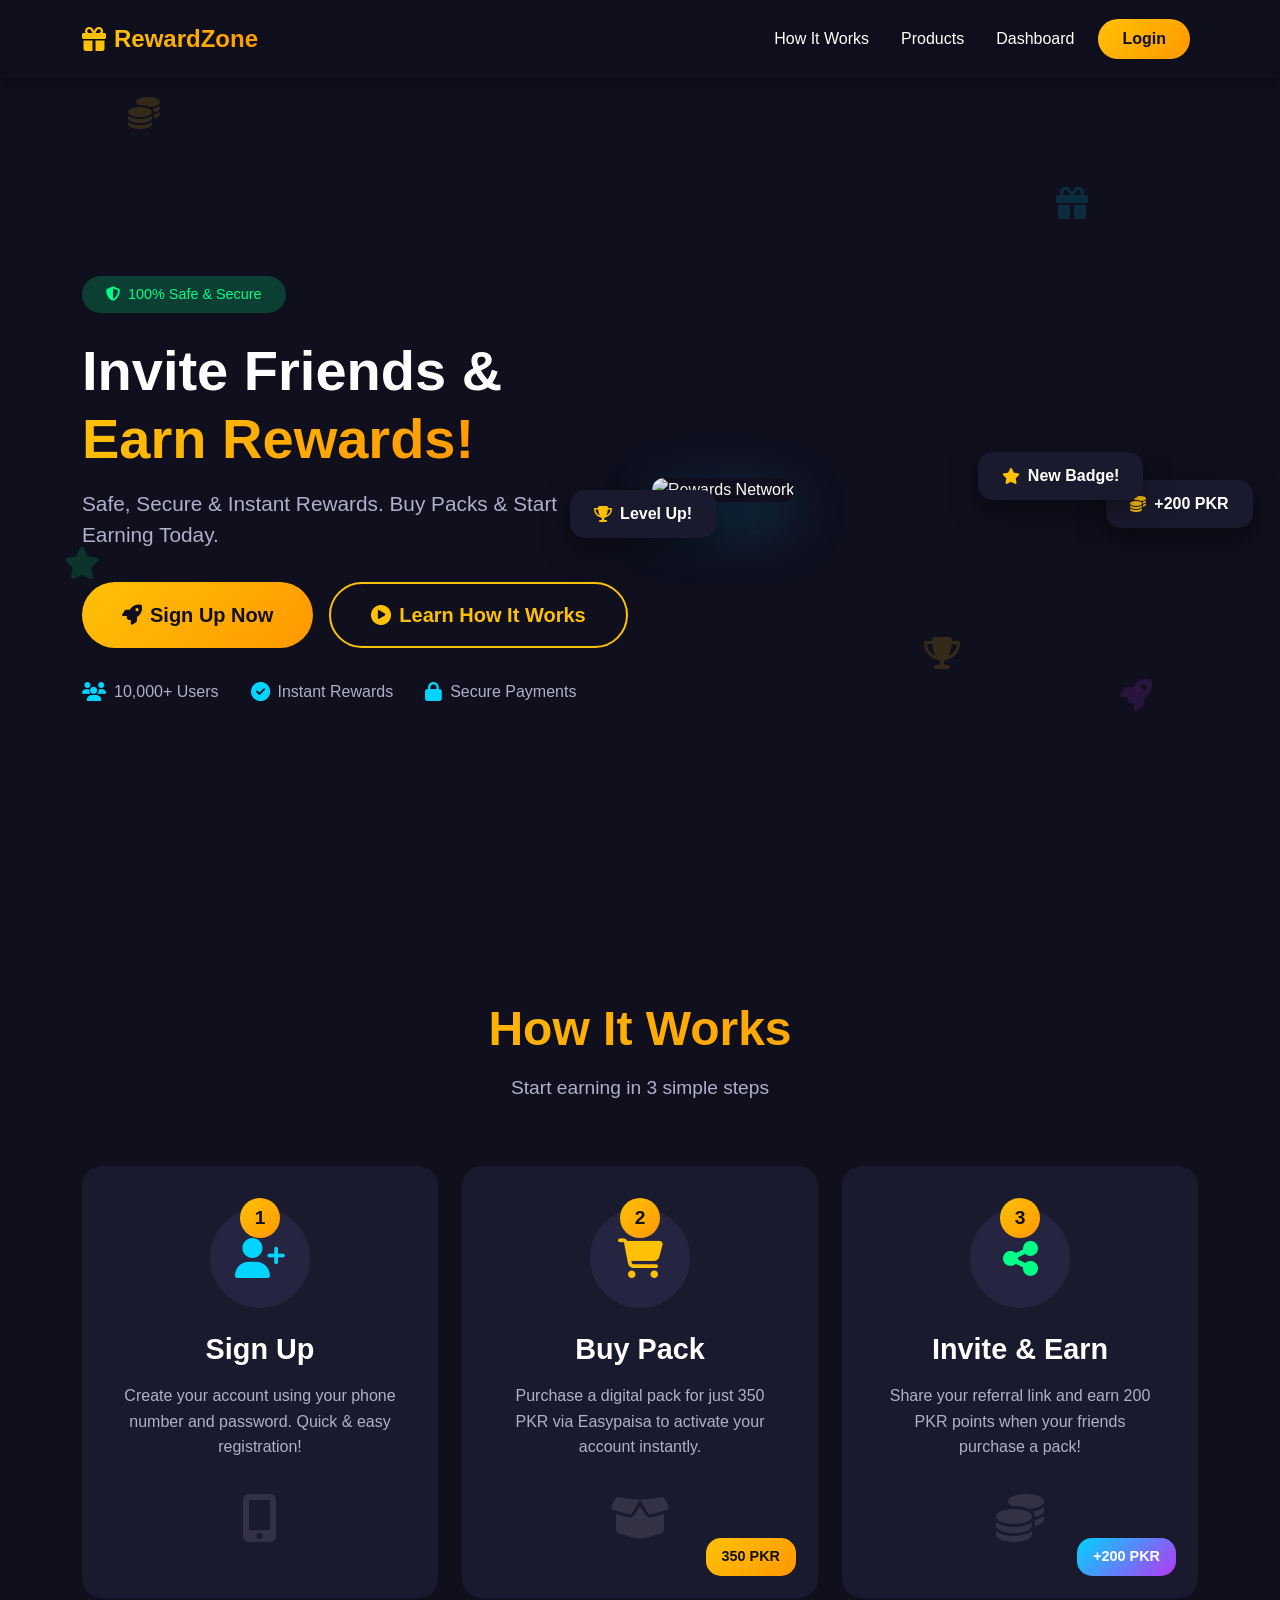
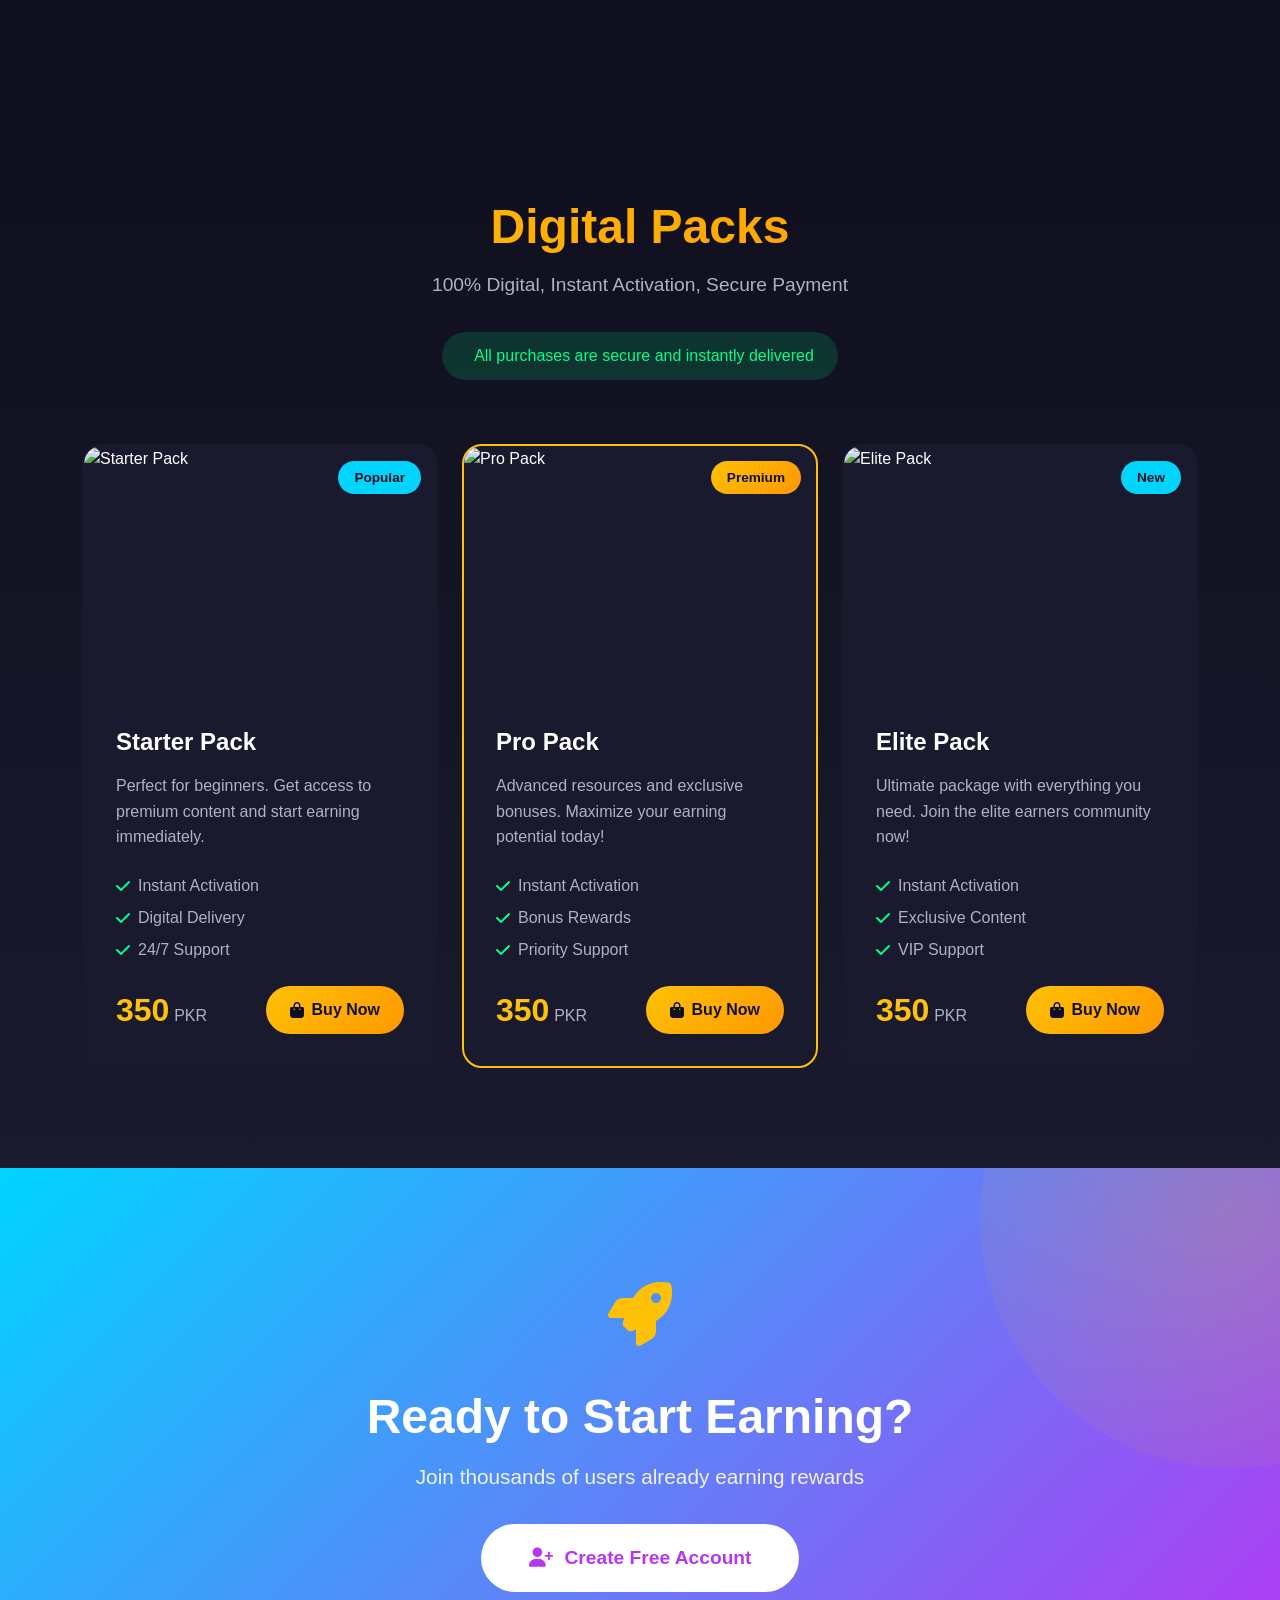
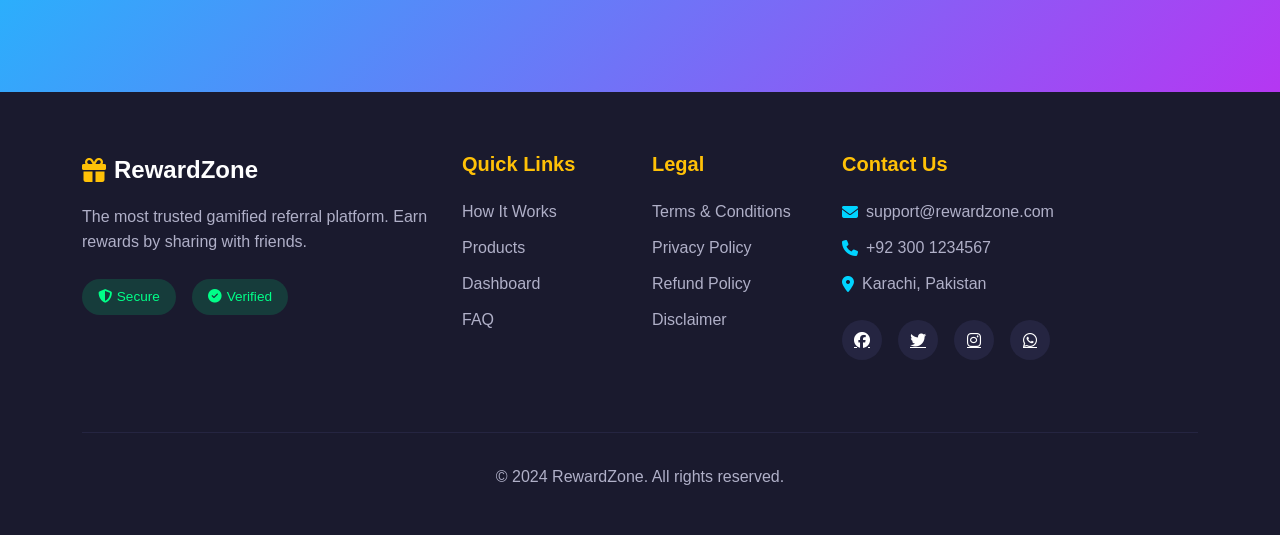
==== commit 4f7fac53: "add a user dashboard page" ====
--- a/index.html
+++ b/index.html
@@ -22,7 +22,7 @@
                 <ul class="navbar-nav ms-auto">
                     <li class="nav-item"><a class="nav-link" href="#how-it-works">How It Works</a></li>
                     <li class="nav-item"><a class="nav-link" href="#products">Products</a></li>
-                    <li class="nav-item"><a class="nav-link" href="#dashboard">Dashboard</a></li>
+                    <li class="nav-item"><a class="nav-link" href="dashboard.html">Dashboard</a></li>
                     <li class="nav-item"><a class="nav-link btn-login" href="#login">Login</a></li>
                 </ul>
             </div>
@@ -51,7 +51,7 @@
                         Safe, Secure & Instant Rewards. Buy Packs & Start Earning Today.
                     </p>
                     <div class="hero-cta">
-                        <a href="#signup" class="btn btn-primary-custom btn-lg pulse-button">
+                        <a href="signup.html" class="btn btn-primary-custom btn-lg pulse-button">
                             <i class="fas fa-rocket"></i> Sign Up Now
                         </a>
                         <a href="#how-it-works" class="btn btn-outline-custom btn-lg">
@@ -265,157 +265,7 @@
         </div>
     </section>
 
-    <section id="dashboard" class="dashboard-preview-section">
-        <div class="container">
-            <div class="section-header">
-                <h2 class="section-title">Your Gamified Dashboard</h2>
-                <p class="section-subtitle">Track your progress, rewards, and level up!</p>
-            </div>
-
-            <div class="dashboard-container">
-                <div class="row g-4">
-                    <div class="col-lg-3 col-md-6">
-                        <div class="dashboard-card wallet-card">
-                            <div class="card-icon">
-                                <i class="fas fa-wallet"></i>
-                            </div>
-                            <div class="card-content">
-                                <p class="card-label">Wallet Balance</p>
-                                <h3 class="card-value">1,250 <span class="currency">PKR</span></h3>
-                            </div>
-                            <div class="card-sparkle"></div>
-                        </div>
-                    </div>
-
-                    <div class="col-lg-3 col-md-6">
-                        <div class="dashboard-card points-card">
-                            <div class="card-icon">
-                                <i class="fas fa-coins"></i>
-                            </div>
-                            <div class="card-content">
-                                <p class="card-label">Total Points</p>
-                                <h3 class="card-value">3,450 <span class="currency">PTS</span></h3>
-                            </div>
-                            <div class="card-sparkle"></div>
-                        </div>
-                    </div>
-
-                    <div class="col-lg-3 col-md-6">
-                        <div class="dashboard-card level-card">
-                            <div class="card-icon">
-                                <i class="fas fa-trophy"></i>
-                            </div>
-                            <div class="card-content">
-                                <p class="card-label">Your Level</p>
-                                <h3 class="card-value">Level 8</h3>
-                            </div>
-                            <div class="progress-bar-mini">
-                                <div class="progress-fill" style="width: 65%"></div>
-                            </div>
-                        </div>
-                    </div>
-
-                    <div class="col-lg-3 col-md-6">
-                        <div class="dashboard-card referrals-card">
-                            <div class="card-icon">
-                                <i class="fas fa-users"></i>
-                            </div>
-                            <div class="card-content">
-                                <p class="card-label">Referrals</p>
-                                <h3 class="card-value">23</h3>
-                            </div>
-                            <div class="card-sparkle"></div>
-                        </div>
-                    </div>
-                </div>
-
-                <div class="row mt-4">
-                    <div class="col-lg-8">
-                        <div class="dashboard-panel progress-panel">
-                            <h4 class="panel-title">
-                                <i class="fas fa-chart-line"></i> Your Progress
-                            </h4>
-                            <div class="level-progress">
-                                <div class="level-info">
-                                    <span class="current-level">Level 8</span>
-                                    <span class="next-level">Level 9</span>
-                                </div>
-                                <div class="progress-bar-custom">
-                                    <div class="progress-fill-custom" style="width: 65%">
-                                        <span class="progress-text">650 / 1000 XP</span>
-                                    </div>
-                                </div>
-                            </div>
-                            <div class="achievements">
-                                <div class="achievement-item unlocked">
-                                    <i class="fas fa-star"></i>
-                                    <span>First Referral</span>
-                                </div>
-                                <div class="achievement-item unlocked">
-                                    <i class="fas fa-fire"></i>
-                                    <span>5 Day Streak</span>
-                                </div>
-                                <div class="achievement-item">
-                                    <i class="fas fa-crown"></i>
-                                    <span>Top Earner</span>
-                                </div>
-                                <div class="achievement-item">
-                                    <i class="fas fa-gem"></i>
-                                    <span>50 Referrals</span>
-                                </div>
-                            </div>
-                        </div>
-                    </div>
-
-                    <div class="col-lg-4">
-                        <div class="dashboard-panel badges-panel">
-                            <h4 class="panel-title">
-                                <i class="fas fa-award"></i> Your Badges
-                            </h4>
-                            <div class="badges-grid">
-                                <div class="badge-item earned">
-                                    <div class="badge-icon">
-                                        <i class="fas fa-medal"></i>
-                                    </div>
-                                    <span>Starter</span>
-                                </div>
-                                <div class="badge-item earned">
-                                    <div class="badge-icon">
-                                        <i class="fas fa-star"></i>
-                                    </div>
-                                    <span>Sharer</span>
-                                </div>
-                                <div class="badge-item earned">
-                                    <div class="badge-icon">
-                                        <i class="fas fa-fire"></i>
-                                    </div>
-                                    <span>On Fire</span>
-                                </div>
-                                <div class="badge-item locked">
-                                    <div class="badge-icon">
-                                        <i class="fas fa-lock"></i>
-                                    </div>
-                                    <span>Master</span>
-                                </div>
-                            </div>
-                        </div>
-
-                        <div class="dashboard-panel referral-panel mt-3">
-                            <h4 class="panel-title">
-                                <i class="fas fa-link"></i> Your Referral Link
-                            </h4>
-                            <div class="referral-link-box">
-                                <input type="text" class="referral-input" value="rewardzone.com/ref/ABC123" readonly>
-                                <button class="btn-copy" onclick="copyReferralLink()">
-                                    <i class="fas fa-copy"></i>
-                                </button>
-                            </div>
-                        </div>
-                    </div>
-                </div>
-            </div>
-        </div>
-    </section>
+    
 
     <section class="cta-section">
         <div class="container">
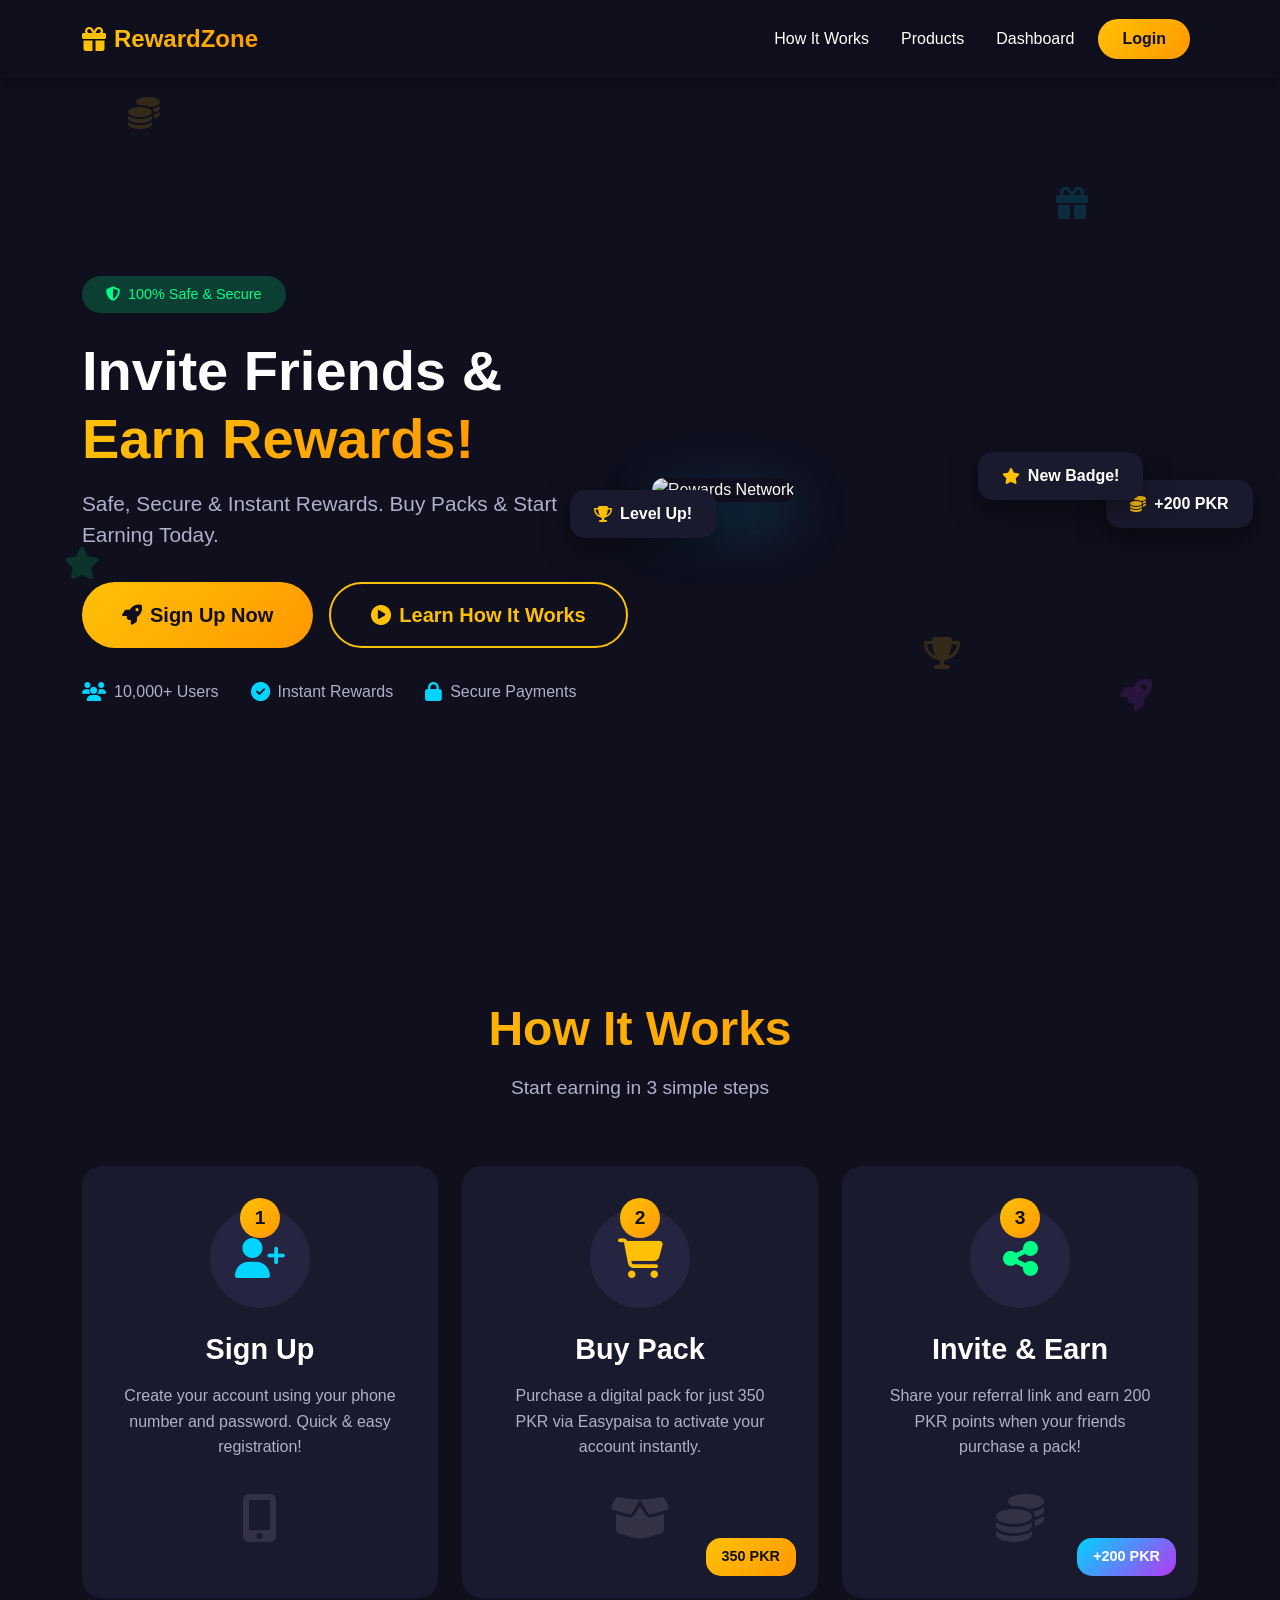
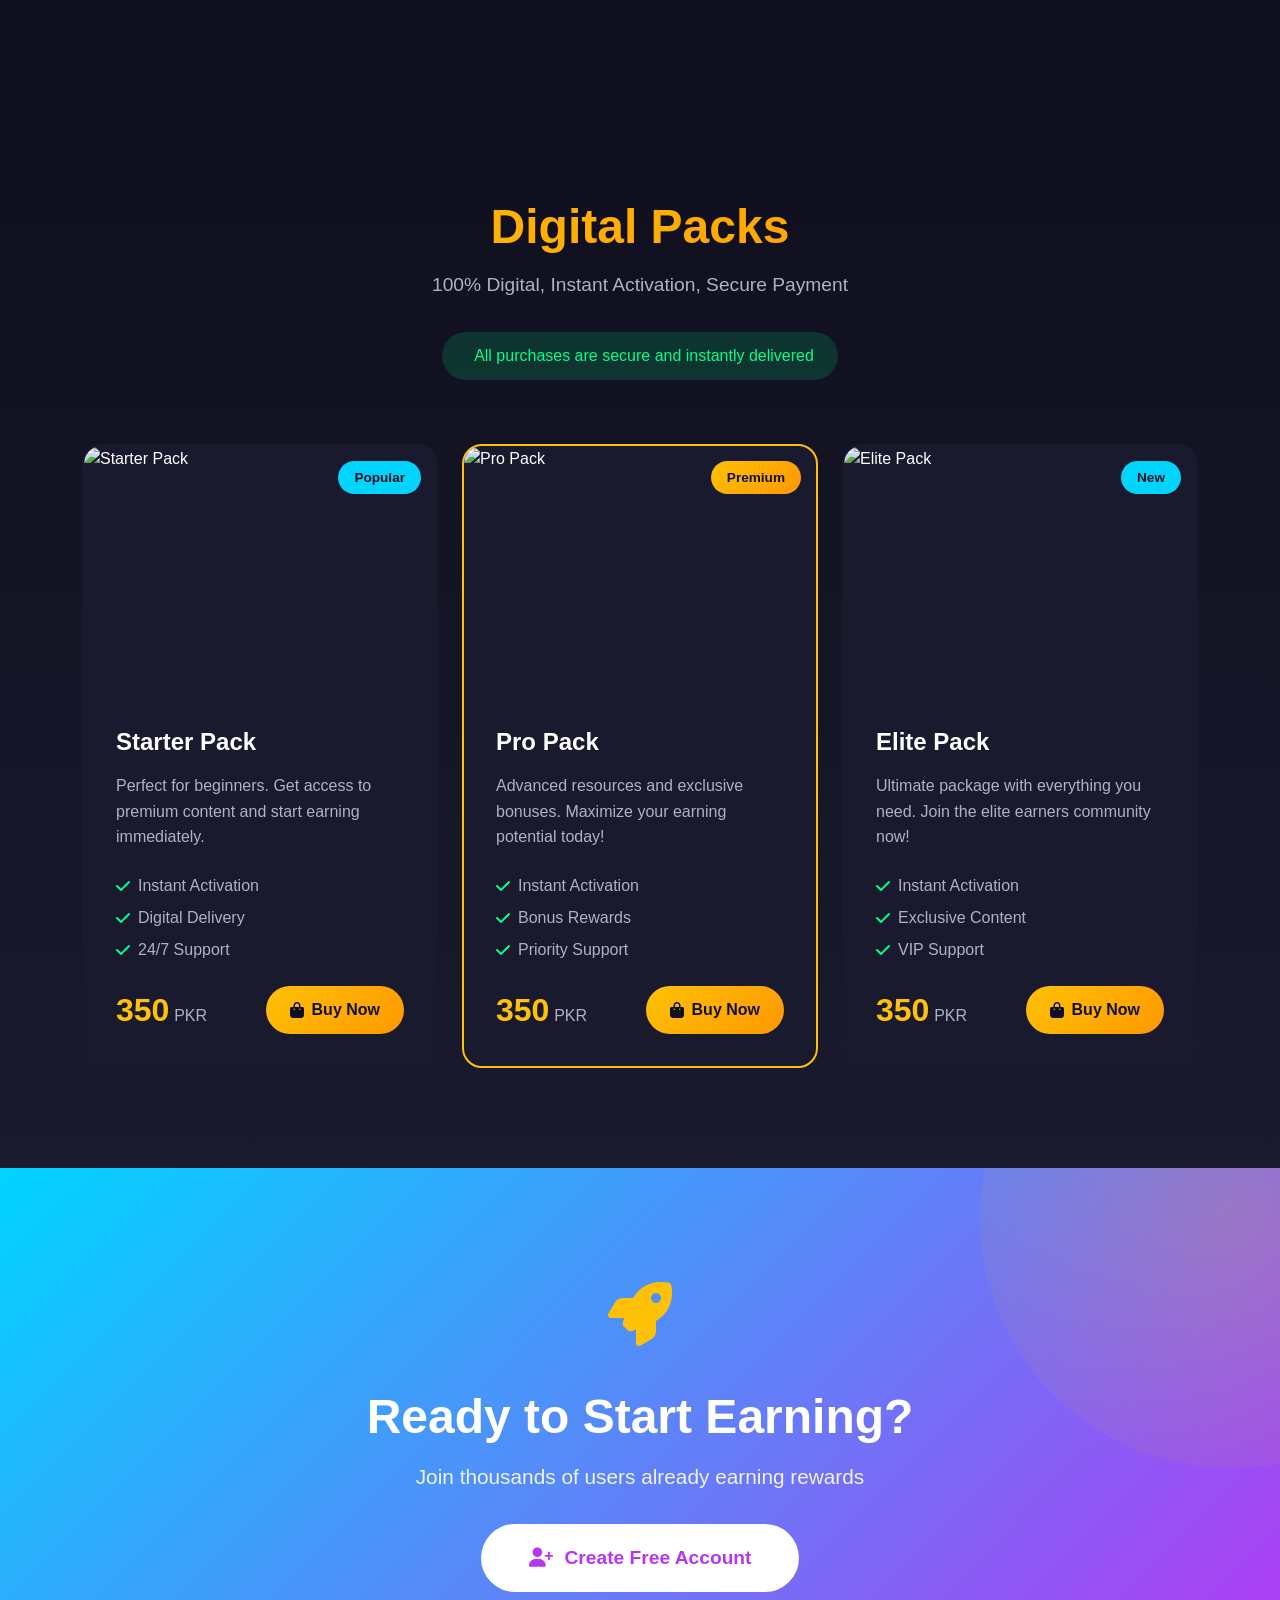
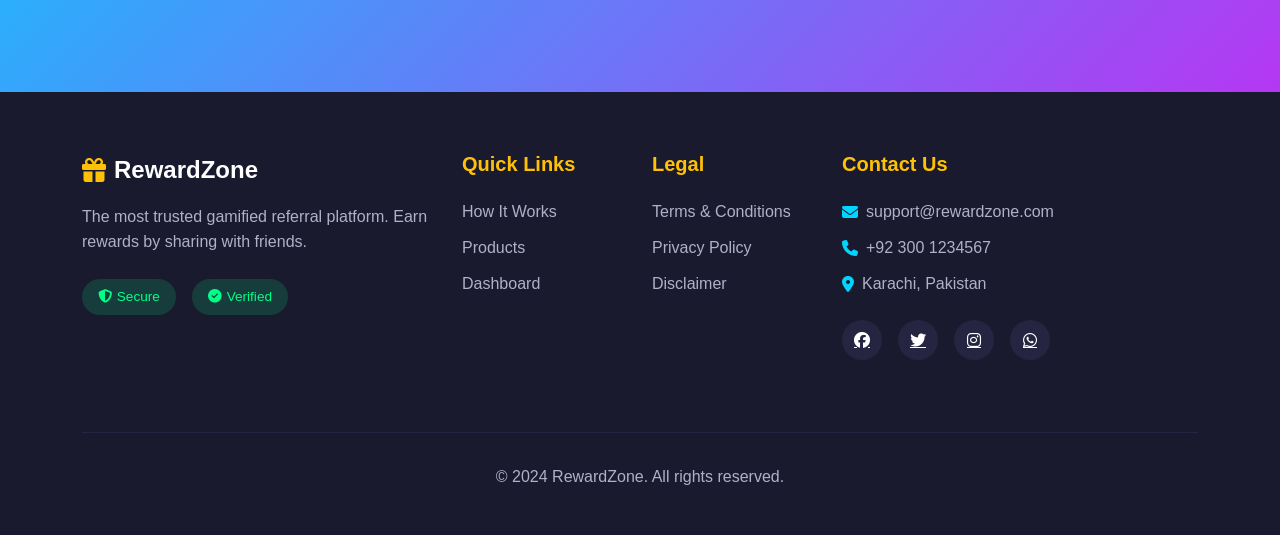
==== commit 367fd563: "dashboard and front page almost done" ====
--- a/index.html
+++ b/index.html
@@ -23,7 +23,7 @@
                     <li class="nav-item"><a class="nav-link" href="#how-it-works">How It Works</a></li>
                     <li class="nav-item"><a class="nav-link" href="#products">Products</a></li>
                     <li class="nav-item"><a class="nav-link" href="dashboard.html">Dashboard</a></li>
-                    <li class="nav-item"><a class="nav-link btn-login" href="#login">Login</a></li>
+                    <li class="nav-item"><a class="nav-link btn-login" href="login.html">Login</a></li>
                 </ul>
             </div>
         </div>
@@ -275,7 +275,7 @@
                 </div>
                 <h2 class="cta-title">Ready to Start Earning?</h2>
                 <p class="cta-subtitle">Join thousands of users already earning rewards</p>
-                <a href="#signup" class="btn btn-cta-large pulse-button">
+                <a href="signup.html" class="btn btn-cta-large pulse-button">
                     <i class="fas fa-user-plus"></i> Create Free Account
                 </a>
             </div>
@@ -310,18 +310,16 @@
                     <ul class="footer-links">
                         <li><a href="#how-it-works">How It Works</a></li>
                         <li><a href="#products">Products</a></li>
-                        <li><a href="#dashboard">Dashboard</a></li>
-                        <li><a href="#faq">FAQ</a></li>
+                        <li><a href="dashboard.html">Dashboard</a></li>
                     </ul>
                 </div>
 
                 <div class="col-lg-2 col-md-6 mb-4">
                     <h5 class="footer-heading">Legal</h5>
                     <ul class="footer-links">
-                        <li><a href="#terms">Terms & Conditions</a></li>
-                        <li><a href="#privacy">Privacy Policy</a></li>
-                        <li><a href="#refund">Refund Policy</a></li>
-                        <li><a href="#disclaimer">Disclaimer</a></li>
+                        <li><a href="terms.html">Terms & Conditions</a></li>
+                        <li><a href="privacy.html">Privacy Policy</a></li>
+                        <li><a href="disclaimer.html">Disclaimer</a></li>
                     </ul>
                 </div>
 
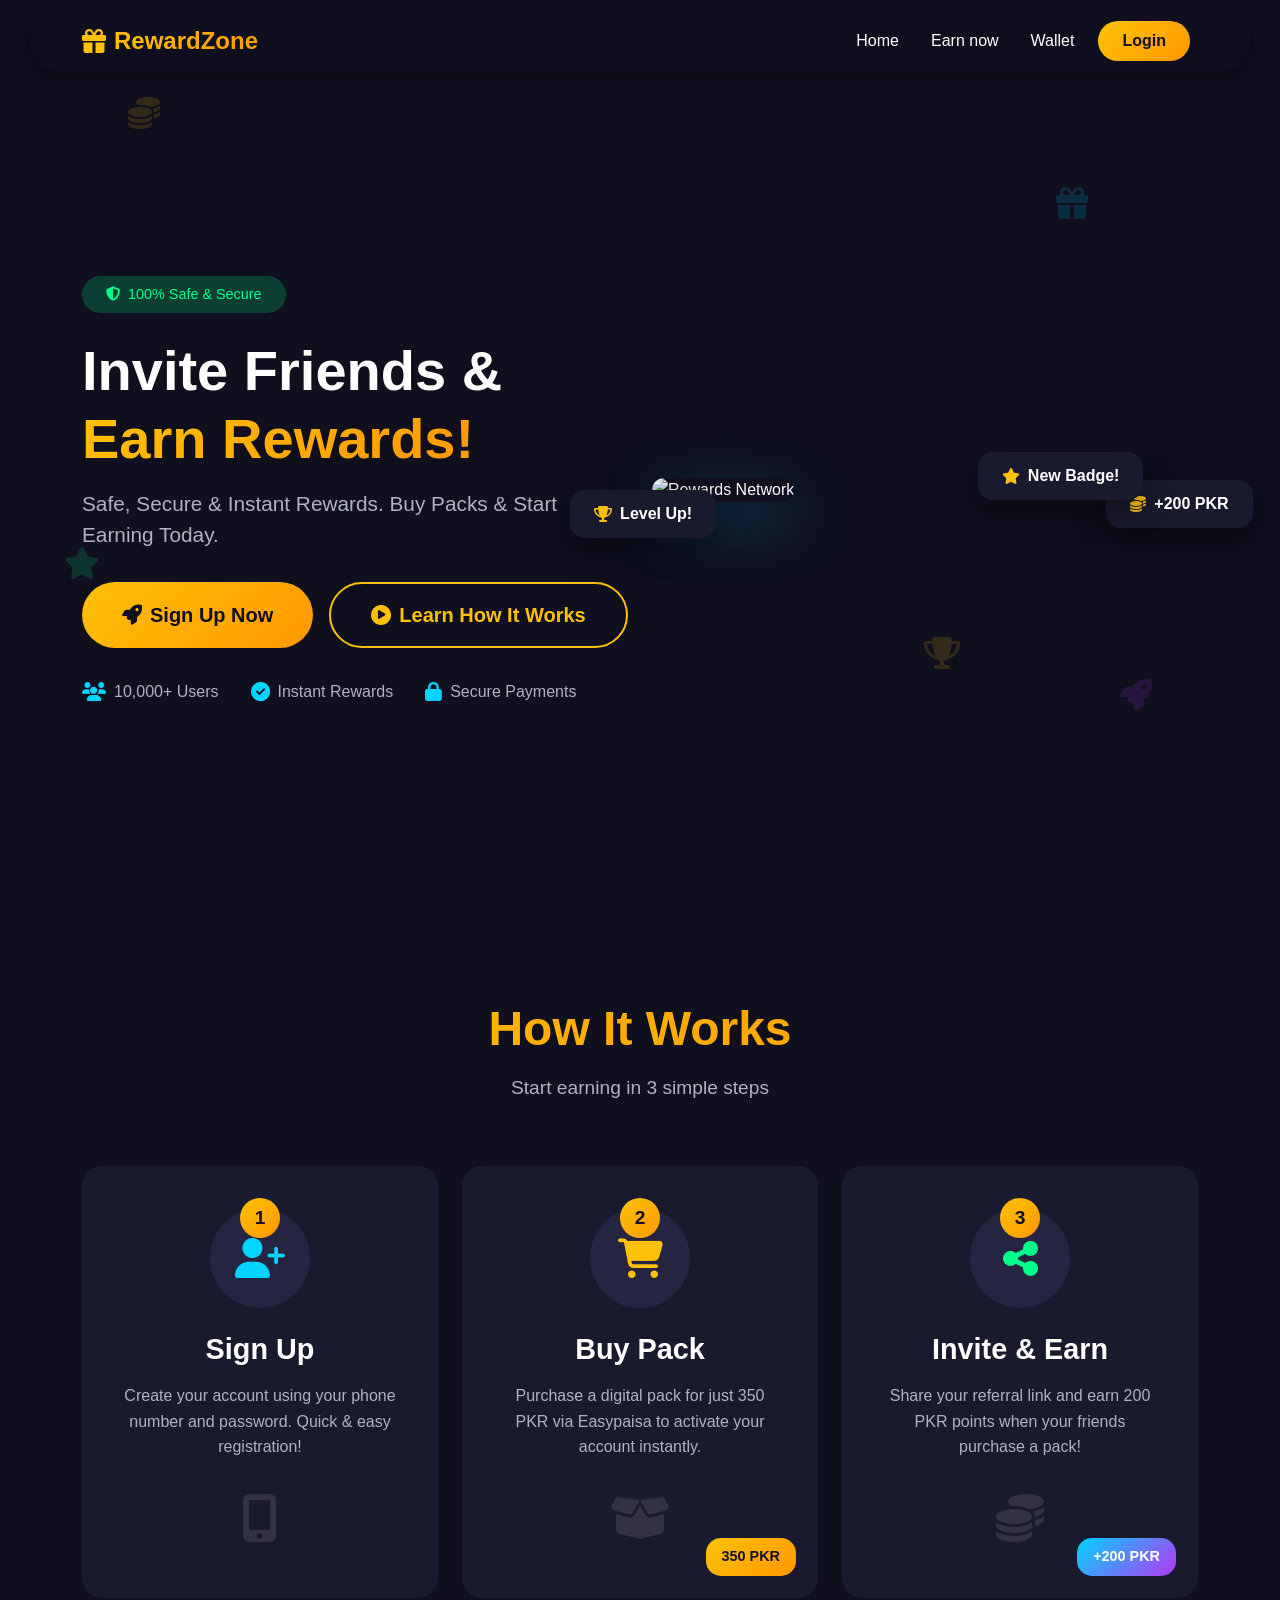
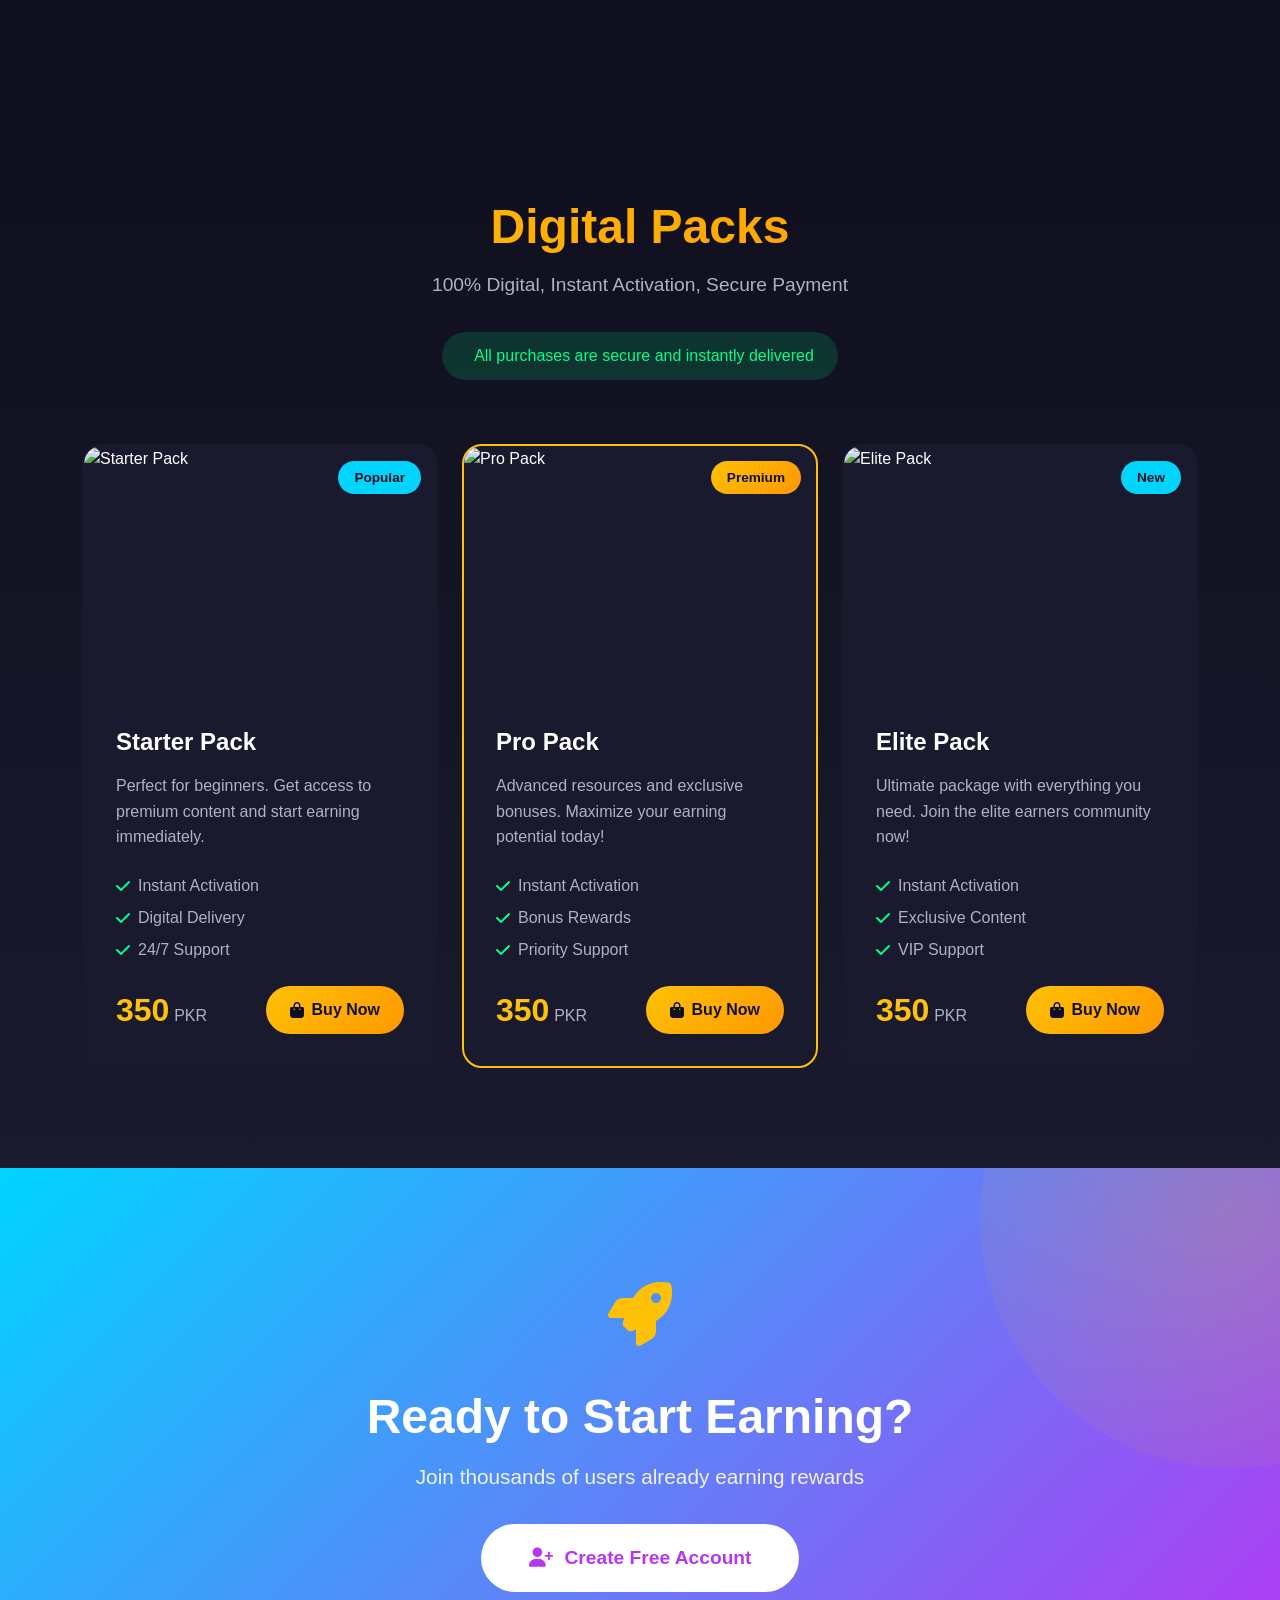
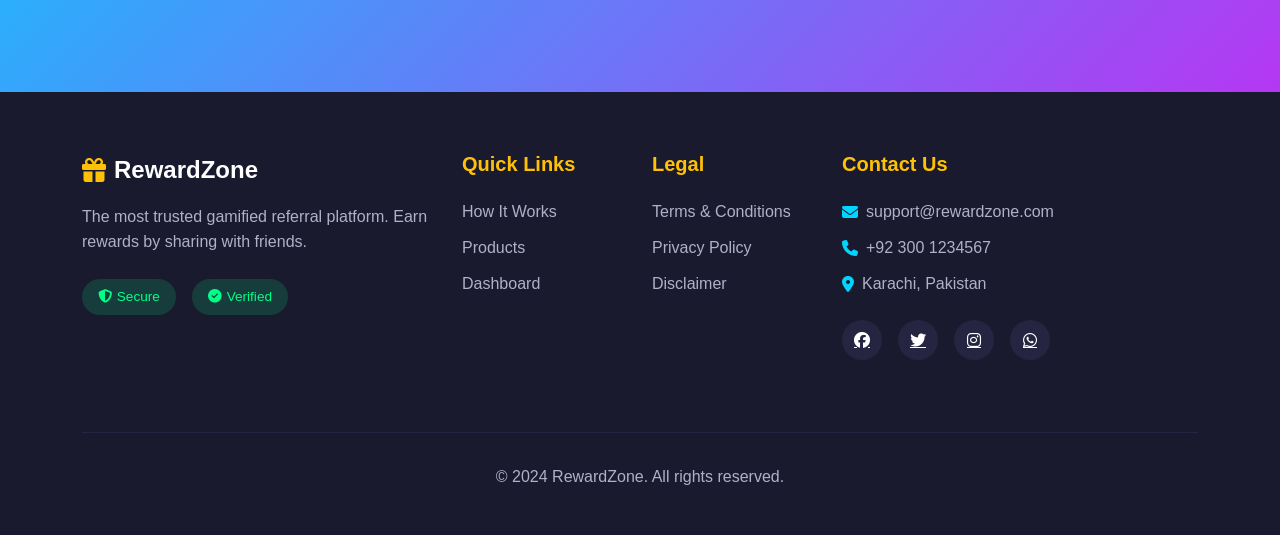
==== commit e2c48eeb: "update all pages" ====
--- a/index.html
+++ b/index.html
@@ -3,7 +3,7 @@
 <head>
     <meta charset="UTF-8">
     <meta name="viewport" content="width=device-width, initial-scale=1.0">
-    <title>Invite Friends & Earn Rewards - Gamified Referral Platform</title>
+    <title>Earn Money - RewardZone</title>
     <link href="https://cdn.jsdelivr.net/npm/bootstrap@5.3.0/dist/css/bootstrap.min.css" rel="stylesheet">
     <link rel="stylesheet" href="https://cdnjs.cloudflare.com/ajax/libs/font-awesome/6.4.0/css/all.min.css">
     <link rel="stylesheet" href="styles.css">
@@ -20,9 +20,9 @@
             </button>
             <div class="collapse navbar-collapse" id="navbarNav">
                 <ul class="navbar-nav ms-auto">
-                    <li class="nav-item"><a class="nav-link" href="#how-it-works">How It Works</a></li>
-                    <li class="nav-item"><a class="nav-link" href="#products">Products</a></li>
-                    <li class="nav-item"><a class="nav-link" href="dashboard.html">Dashboard</a></li>
+                    <li class="nav-item"><a class="nav-link" href="index.html">Home</a></li>
+                    <li class="nav-item"><a class="nav-link active" href="earn.html">Earn now</a></li>
+                    <li class="nav-item"><a class="nav-link" href="wallet.html">Wallet</a></li>
                     <li class="nav-item"><a class="nav-link btn-login" href="login.html">Login</a></li>
                 </ul>
             </div>
--- a/styles.css
+++ b/styles.css
@@ -26,10 +26,12 @@
 }
 
 .navbar {
-    background: rgba(15, 15, 30, 0.95);
-    backdrop-filter: blur(10px);
-    padding: 1rem 0;
+    background: transparent !important;
+    backdrop-filter: blur(15px);
     box-shadow: 0 4px 20px rgba(0, 0, 0, 0.3);
+    border-radius: 50px;
+    margin: 10px 30px;
+
 }
 
 .navbar-brand {
